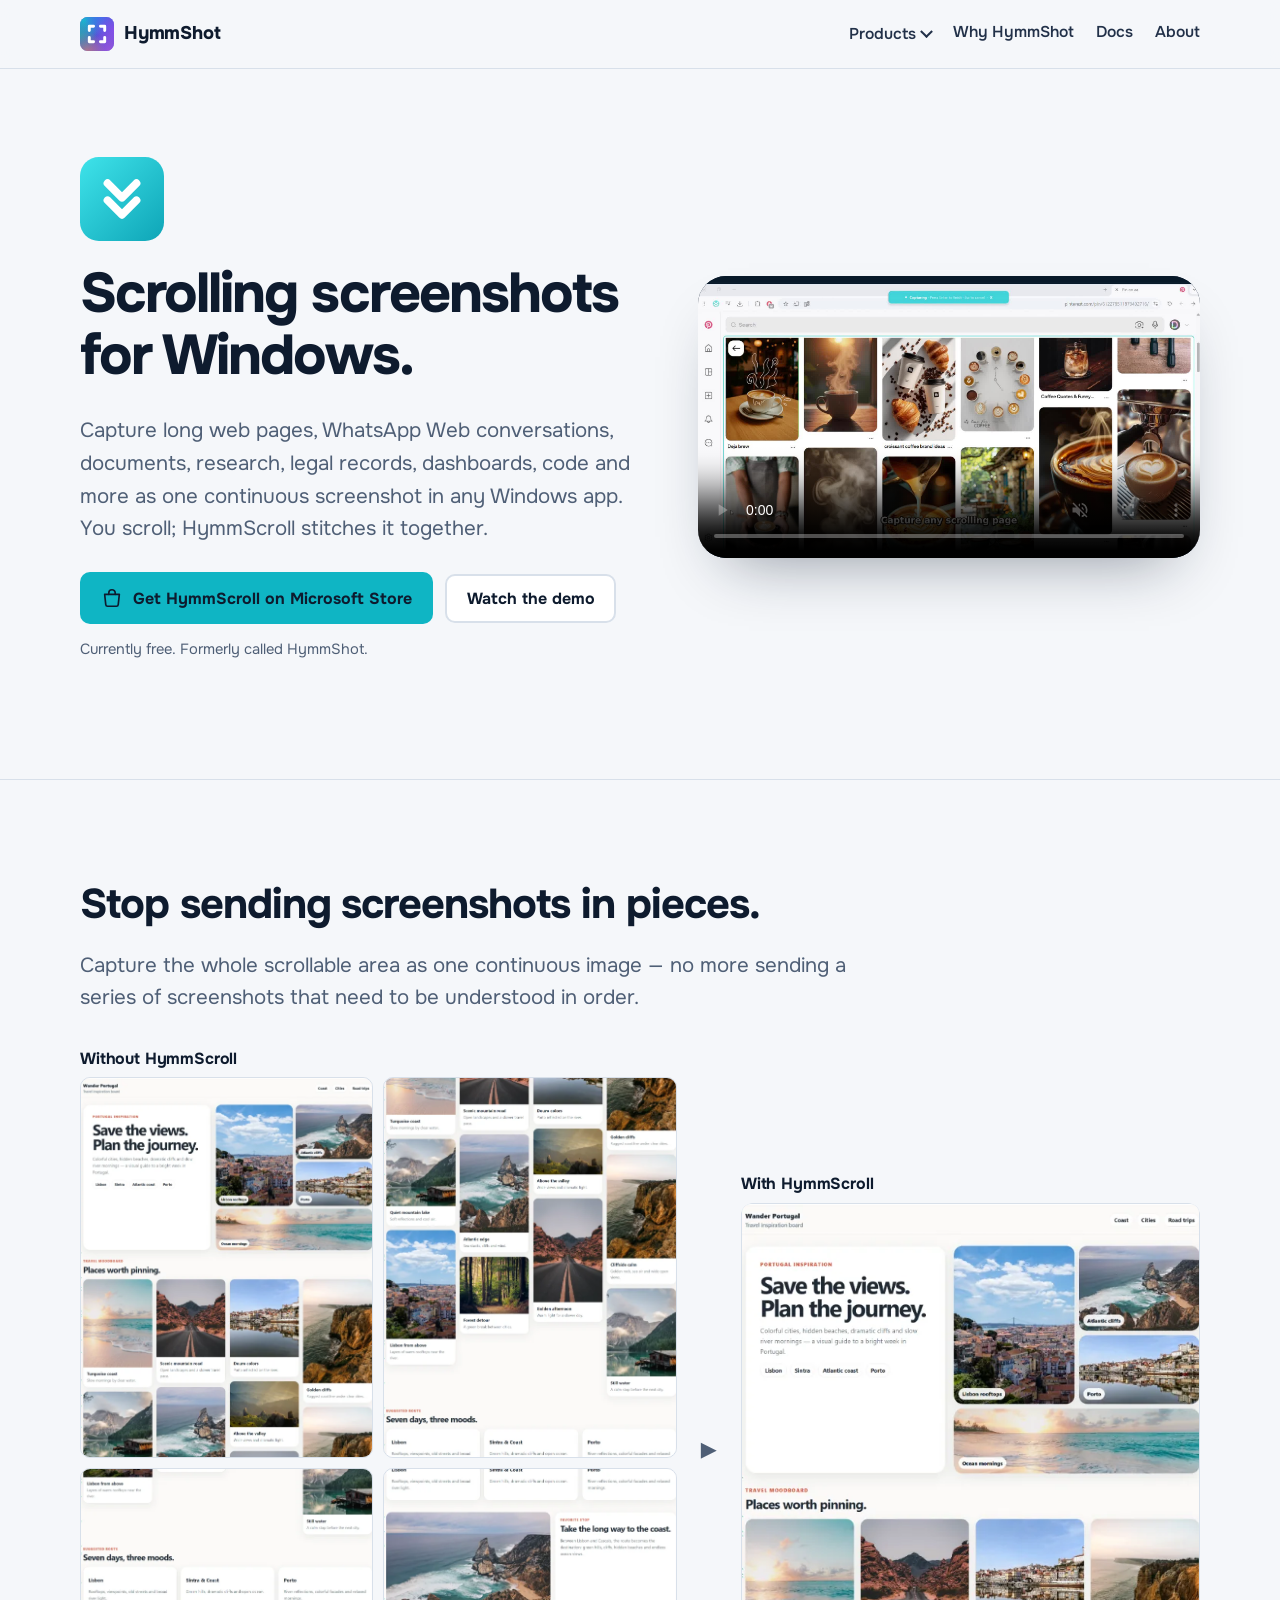
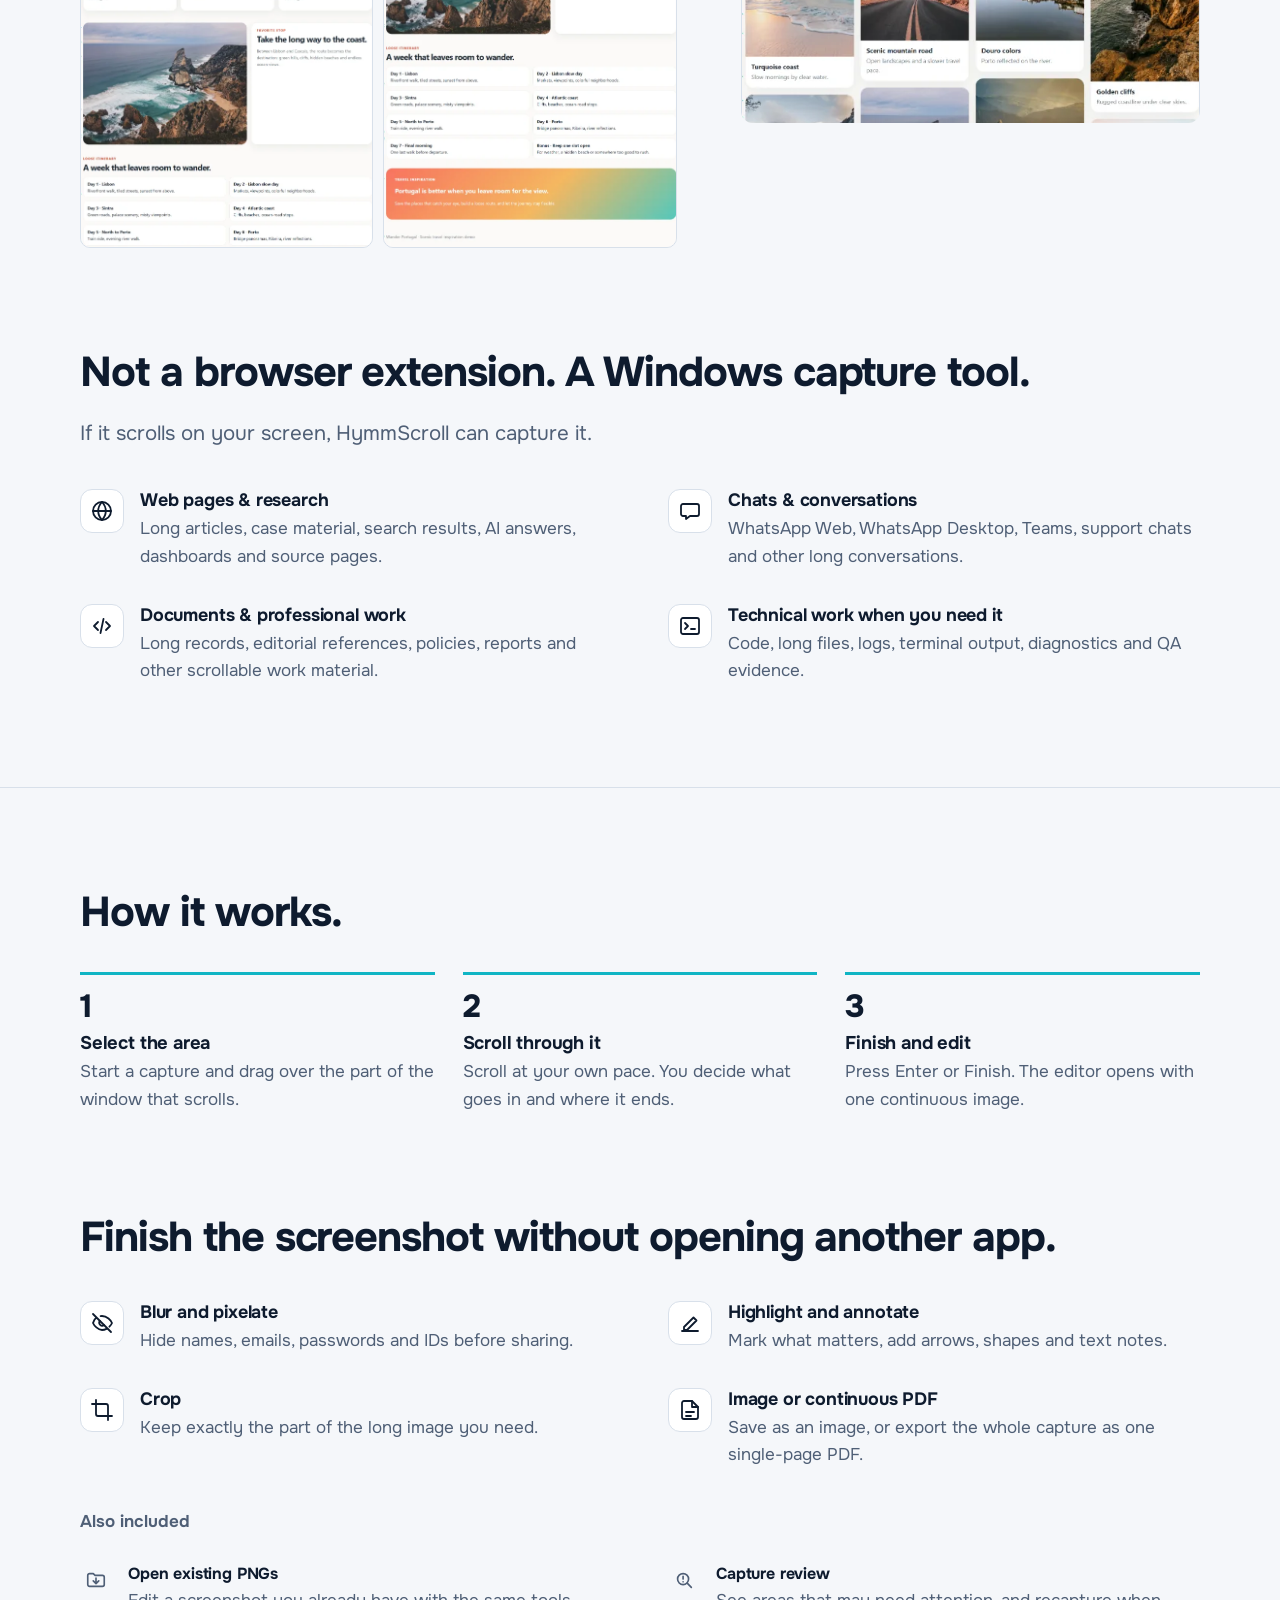
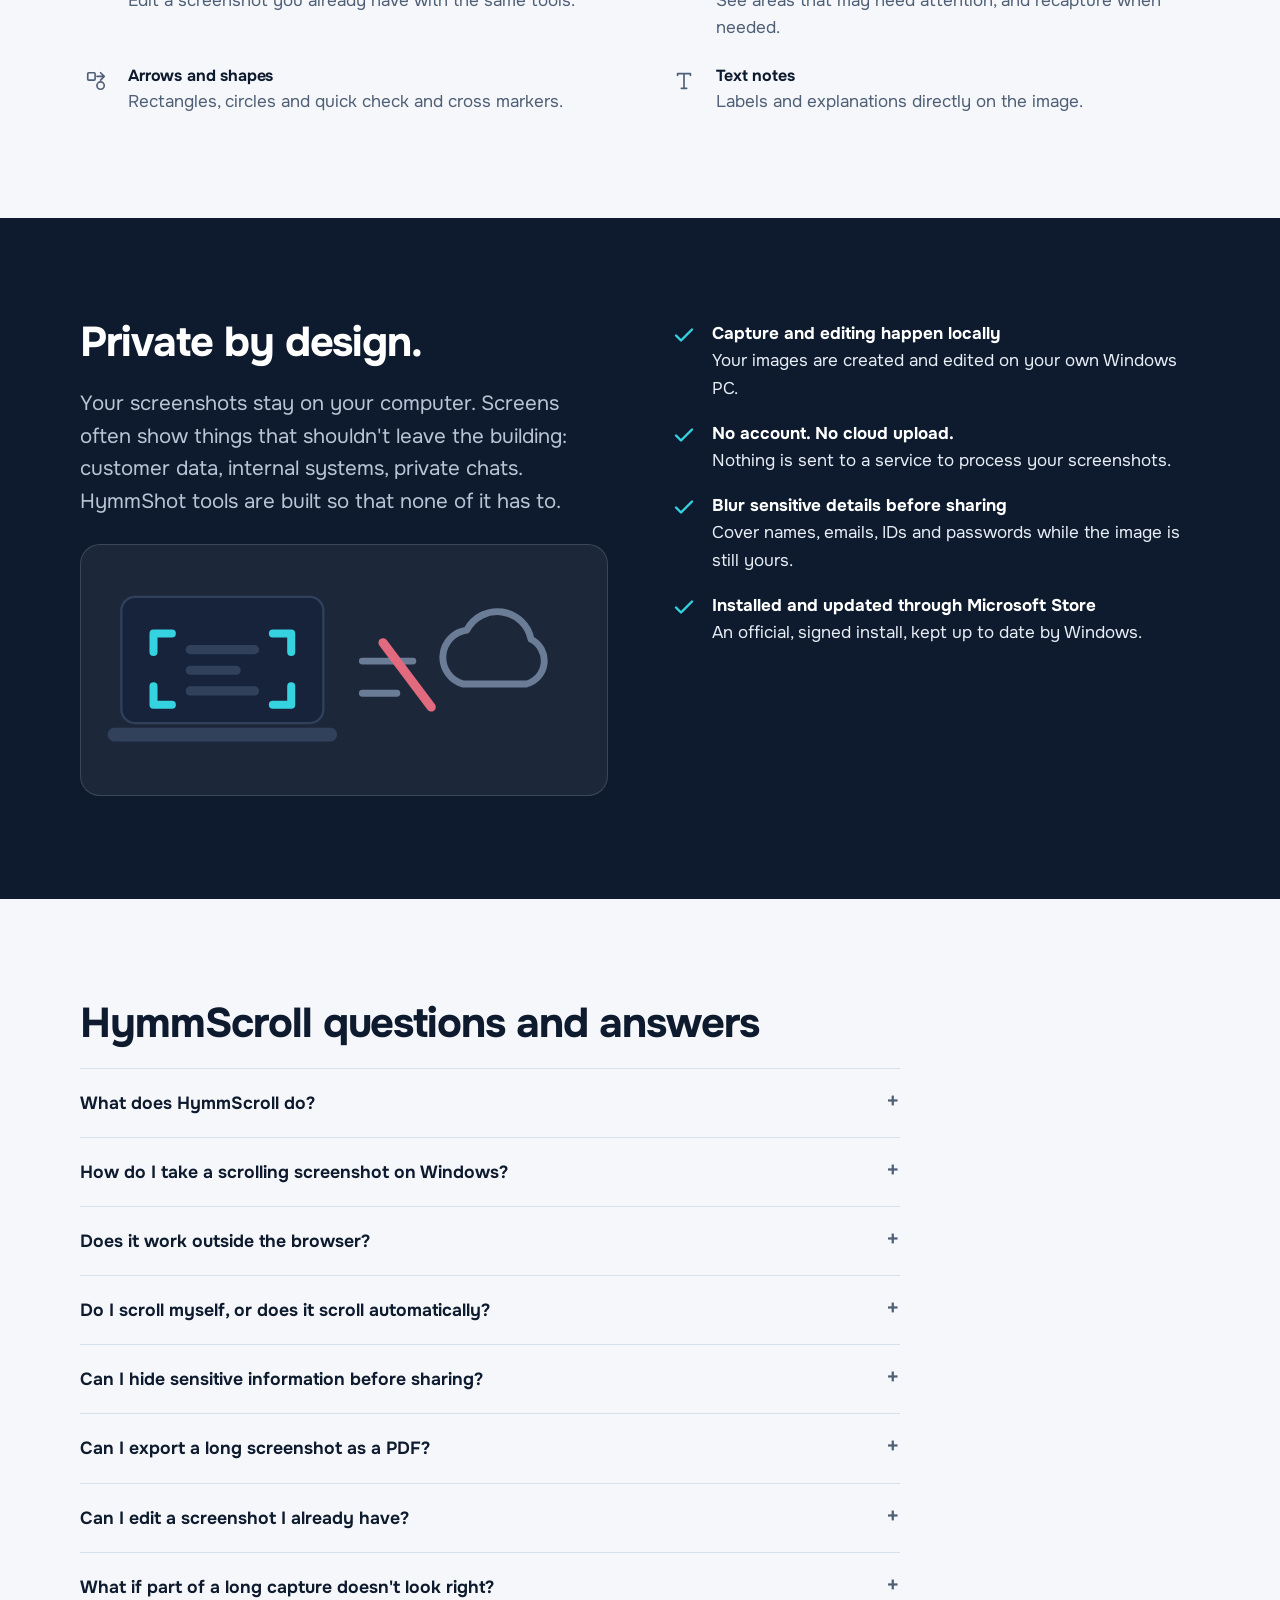
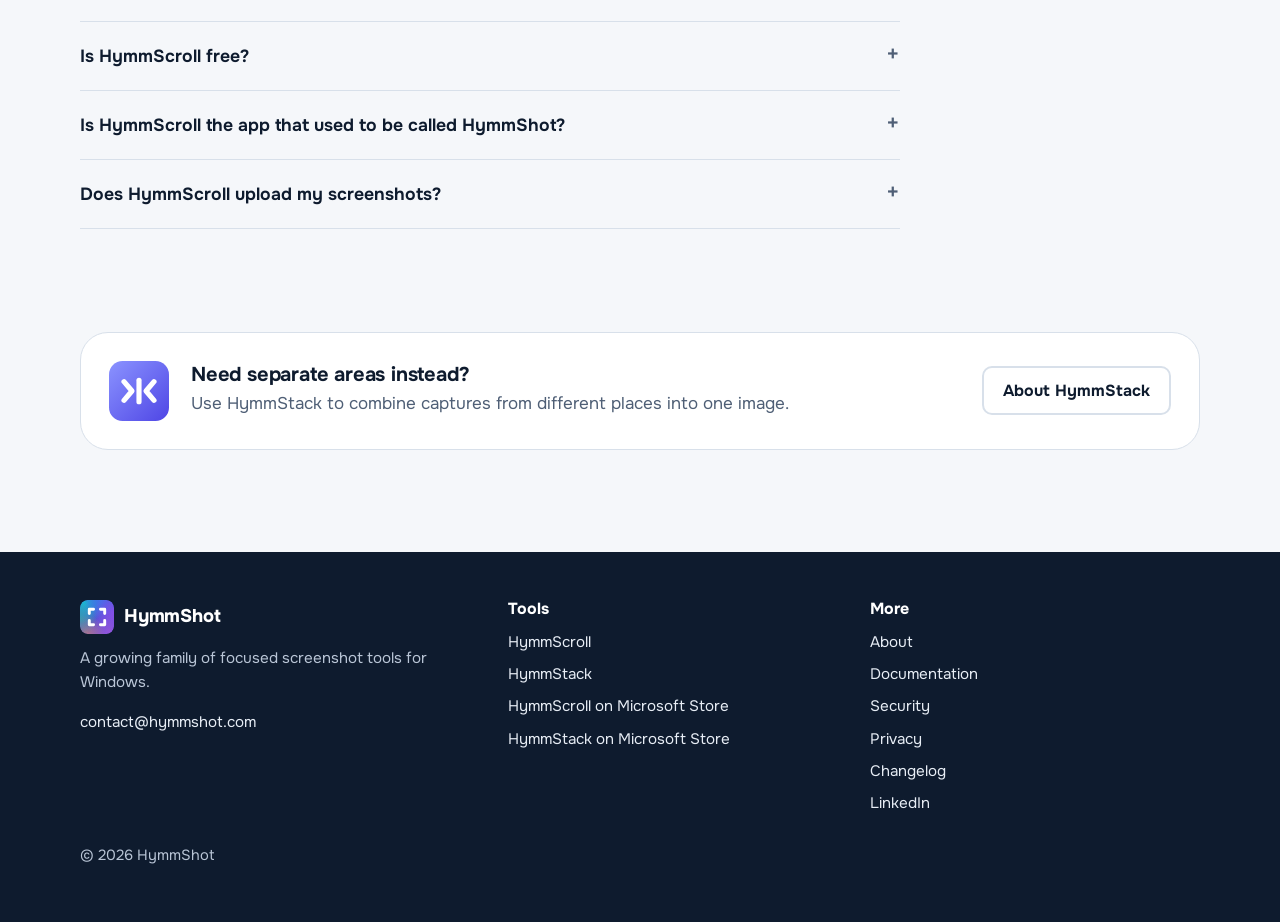
==== hymmscroll/index.html @ e3380d7e "Add files via upload" ====
<!doctype html>
<html lang="en">
<head>
<meta charset="utf-8">
<meta name="viewport" content="width=device-width, initial-scale=1">
<title>HymmScroll — Scrolling screenshots for Windows</title>
<meta name="description" content="Take scrolling screenshots on Windows in any app: web pages, WhatsApp Web chats, documents, research, dashboards, code and more. Blur private details, add notes and export as one image or PDF. Works offline.">
<meta name="robots" content="index, follow, max-snippet:-1, max-image-preview:large, max-video-preview:-1">
<link rel="alternate" type="text/markdown" href="https://hymmshot.com/hymmscroll.md" title="Plain-text version for AI agents">
<meta name="theme-color" content="#0e1b2e">
<link rel="canonical" href="https://hymmshot.com/hymmscroll/">
<meta property="og:type" content="website">
<meta property="og:site_name" content="HymmShot">
<meta property="og:url" content="https://hymmshot.com/hymmscroll/">
<meta property="og:title" content="HymmScroll — Scrolling screenshots for Windows">
<meta property="og:description" content="Take scrolling screenshots on Windows in any app: web pages, WhatsApp Web chats, documents, research, dashboards, code and more. Blur private details, add notes and export as one image or PDF. Works offline.">
<meta property="og:image" content="https://hymmshot.com/assets/og-hymmscroll.png">
<meta property="og:image:width" content="1200">
<meta property="og:image:height" content="630">
<meta name="twitter:card" content="summary_large_image">
<meta name="twitter:title" content="HymmScroll — Scrolling screenshots for Windows">
<meta name="twitter:description" content="Take scrolling screenshots on Windows in any app: web pages, WhatsApp Web chats, documents, research, dashboards, code and more. Blur private details, add notes and export as one image or PDF. Works offline.">
<meta name="twitter:image" content="https://hymmshot.com/assets/og-hymmscroll.png">
<link rel="icon" href="../assets/favicon-scroll.png" type="image/png">
<link rel="manifest" href="../manifest.webmanifest">
<link rel="preconnect" href="https://fonts.googleapis.com">
<link rel="preconnect" href="https://fonts.gstatic.com" crossorigin>
<link href="https://fonts.googleapis.com/css2?family=Onest:wght@400;500;600;700;800&display=swap" rel="stylesheet">
<link rel="stylesheet" href="../assets/site.css">
<script defer src="../assets/analytics.js"></script>
<script type="application/ld+json">
{
 "@context": "https://schema.org",
 "@type": "SoftwareApplication",
 "name": "HymmScroll",
 "alternateName": "HymmShot",
 "operatingSystem": "Windows",
 "applicationCategory": "UtilitiesApplication",
 "description": "Scrolling screenshot tool for Windows that captures long web pages, WhatsApp Web conversations, documents, research, dashboards and more, with a built-in editor for blur, highlights, annotations and PDF export.",
 "url": "https://hymmshot.com/hymmscroll/",
 "downloadUrl": "https://apps.microsoft.com/detail/9n6580jqmpw8",
 "offers": {
  "@type": "Offer",
  "price": "0",
  "priceCurrency": "USD"
 },
 "publisher": {
  "@type": "Organization",
  "name": "HymmShot"
 }
}
</script>
<script type="application/ld+json">
{
 "@context": "https://schema.org",
 "@type": "FAQPage",
 "mainEntity": [
  {
   "@type": "Question",
   "name": "What does HymmScroll do?",
   "acceptedAnswer": {
    "@type": "Answer",
    "text": "HymmScroll captures content that is longer than your screen as one continuous screenshot. You select an area, scroll through it, and HymmScroll joins everything into a single image that you can edit, protect and export."
   }
  },
  {
   "@type": "Question",
   "name": "How do I take a scrolling screenshot on Windows?",
   "acceptedAnswer": {
    "@type": "Answer",
    "text": "Windows' built-in Snipping Tool only captures what's visible on screen. With HymmScroll: start a capture, drag to select the scrollable area, scroll through the content at your own pace, and press Enter or Finish. You get one long image."
   }
  },
  {
   "@type": "Question",
   "name": "Does it work outside the browser?",
   "acceptedAnswer": {
    "@type": "Answer",
    "text": "Yes. HymmScroll works like a regular screenshot: if you can see it on screen, you can capture it. That includes websites, WhatsApp Web and WhatsApp Desktop, Teams, documents, research, dashboards, IDEs, Terminal, logs and other Windows apps."
   }
  },
  {
   "@type": "Question",
   "name": "Do I scroll myself, or does it scroll automatically?",
   "acceptedAnswer": {
    "@type": "Answer",
    "text": "You scroll yourself. That keeps you in control: you decide exactly what goes into the capture and where it ends, and it works even in apps where automatic scrolling tends to fail."
   }
  },
  {
   "@type": "Question",
   "name": "Can I hide sensitive information before sharing?",
   "acceptedAnswer": {
    "@type": "Answer",
    "text": "Yes. Use pixelation or blur on names, email addresses, passwords, IDs and any other private details before you save or share the image."
   }
  },
  {
   "@type": "Question",
   "name": "Can I export a long screenshot as a PDF?",
   "acceptedAnswer": {
    "@type": "Answer",
    "text": "Yes. HymmScroll can export the result as one continuous, single-page PDF, or save it as an image."
   }
  },
  {
   "@type": "Question",
   "name": "Can I edit a screenshot I already have?",
   "acceptedAnswer": {
    "@type": "Answer",
    "text": "Yes. Open an existing PNG in HymmScroll and use the same editor: crop, blur, highlight, draw, add arrows, shapes and text, then export."
   }
  },
  {
   "@type": "Question",
   "name": "What if part of a long capture doesn't look right?",
   "acceptedAnswer": {
    "@type": "Answer",
    "text": "HymmScroll can point out areas that may need attention. Move between them with Previous and Next, hide the markers when you're done, or choose Recapture."
   }
  },
  {
   "@type": "Question",
   "name": "Is HymmScroll free?",
   "acceptedAnswer": {
    "@type": "Answer",
    "text": "Yes. HymmScroll is currently free."
   }
  },
  {
   "@type": "Question",
   "name": "Is HymmScroll the app that used to be called HymmShot?",
   "acceptedAnswer": {
    "@type": "Answer",
    "text": "Yes. The original scrolling screenshot app is now called HymmScroll. HymmShot is now the name of the full product family. Same app, same features, new name."
   }
  },
  {
   "@type": "Question",
   "name": "Does HymmScroll upload my screenshots?",
   "acceptedAnswer": {
    "@type": "Answer",
    "text": "No. Capturing and editing happen locally on your Windows PC."
   }
  }
 ]
}
</script>
<script type="application/ld+json">
{
 "@context": "https://schema.org",
 "@type": "VideoObject",
 "name": "HymmScroll scrolling capture demo",
 "description": "A short HymmScroll demo showing how to select a scrolling area, scroll normally, open the continuous result, annotate it and prepare it for export.",
 "thumbnailUrl": "https://hymmshot.com/assets/hymmscroll-demo-poster.jpg",
 "contentUrl": "https://hymmshot.com/hymmscroll-demo.mp4",
 "uploadDate": "2026-09-28",
 "duration": "PT31S",
 "publisher": {
  "@type": "Organization",
  "name": "HymmShot",
  "url": "https://hymmshot.com/"
 }
}
</script>
<script type="application/ld+json">
{
 "@context": "https://schema.org",
 "@type": "BreadcrumbList",
 "itemListElement": [
  {
   "@type": "ListItem",
   "position": 1,
   "name": "HymmShot",
   "item": "https://hymmshot.com/"
  },
  {
   "@type": "ListItem",
   "position": 2,
   "name": "HymmScroll",
   "item": "https://hymmshot.com/hymmscroll/"
  }
 ]
}
</script>
</head>
<body>
<a class="skip" href="#main">Skip to content</a>
<header class="site-head"><div class="wrap">
<a class="brand" href="../index.html"><svg viewBox="0 0 512 512" aria-hidden="true"><defs><radialGradient id="hmhb0" cx="0.12" cy="0.08" r="0.62"><stop offset="0" stop-color="#14BFD0" stop-opacity="0.95"/><stop offset="0.55" stop-color="#14BFD0" stop-opacity="0.43"/><stop offset="1" stop-color="#14BFD0" stop-opacity="0"/></radialGradient><radialGradient id="hmhb1" cx="0.62" cy="0.0" r="0.55"><stop offset="0" stop-color="#3F74EE" stop-opacity="0.85"/><stop offset="0.55" stop-color="#3F74EE" stop-opacity="0.38"/><stop offset="1" stop-color="#3F74EE" stop-opacity="0"/></radialGradient><radialGradient id="hmhb2" cx="1.0" cy="0.4" r="0.6"><stop offset="0" stop-color="#8B4FEA" stop-opacity="0.9"/><stop offset="0.55" stop-color="#8B4FEA" stop-opacity="0.41"/><stop offset="1" stop-color="#8B4FEA" stop-opacity="0"/></radialGradient><radialGradient id="hmhb3" cx="0.85" cy="1.0" r="0.6"><stop offset="0" stop-color="#A956DC" stop-opacity="0.8"/><stop offset="0.55" stop-color="#A956DC" stop-opacity="0.36"/><stop offset="1" stop-color="#A956DC" stop-opacity="0"/></radialGradient><radialGradient id="hmhb4" cx="0.2" cy="1.0" r="0.55"><stop offset="0" stop-color="#EC8B5E" stop-opacity="0.6"/><stop offset="0.55" stop-color="#EC8B5E" stop-opacity="0.27"/><stop offset="1" stop-color="#EC8B5E" stop-opacity="0"/></radialGradient><radialGradient id="hmhb5" cx="0.0" cy="0.55" r="0.5"><stop offset="0" stop-color="#2FB89C" stop-opacity="0.6"/><stop offset="0.55" stop-color="#2FB89C" stop-opacity="0.27"/><stop offset="1" stop-color="#2FB89C" stop-opacity="0"/></radialGradient><clipPath id="hmhc"><rect width="512" height="512" rx="115"/></clipPath></defs><g clip-path="url(#hmhc)"><rect width="512" height="512" fill="#5351D6"/><rect width="512" height="512" fill="url(#hmhb0)"/><rect width="512" height="512" fill="url(#hmhb1)"/><rect width="512" height="512" fill="url(#hmhb2)"/><rect width="512" height="512" fill="url(#hmhb3)"/><rect width="512" height="512" fill="url(#hmhb4)"/><rect width="512" height="512" fill="url(#hmhb5)"/></g><g fill="none" stroke="#fff" stroke-width="44" stroke-linecap="round" stroke-linejoin="round"><path d="M140 204L140 140L204 140"/><path d="M308 140L372 140L372 204"/><path d="M372 308L372 372L308 372"/><path d="M204 372L140 372L140 308"/></g></svg><span>HymmShot</span></a>
<nav class="nav" aria-label="Main">
<details><summary>Products</summary><div class="menu">
<a href="../hymmscroll/index.html"><svg viewBox="0 0 512 512" aria-hidden="true"><defs><linearGradient id="gcnav1" x1="0" y1="0" x2="1" y2="1"><stop offset="0" stop-color="#3FE3EA"/><stop offset="1" stop-color="#0EA5B7"/></linearGradient></defs><rect width="512" height="512" rx="115" fill="url(#gcnav1)"/><g fill="none" stroke="#fff" stroke-width="48" stroke-linecap="round" stroke-linejoin="round"><path d="M168 160L256 248L344 160"/><path d="M168 264L256 352L344 264"/></g></svg><span><strong>HymmScroll</strong><span>Scrolling screenshots</span></span></a>
<a href="../hymmstack/index.html"><svg viewBox="0 0 512 512" aria-hidden="true"><defs><linearGradient id="gknav2" x1="0" y1="0" x2="1" y2="1"><stop offset="0" stop-color="#8B93FF"/><stop offset="1" stop-color="#4F46E5"/></linearGradient></defs><rect width="512" height="512" rx="115" fill="url(#gknav2)"/><g fill="none" stroke="#fff" stroke-width="44" stroke-linecap="round" stroke-linejoin="round"><path d="M128 176L196 256L128 336"/><path d="M384 176L316 256L384 336"/><path d="M256 164V348"/></g></svg><span><strong>HymmStack</strong><span>Multi-area capture</span></span></a>
</div></details>
<a href="../index.html#private">Why HymmShot</a>
<a href="../docs.html">Docs</a>
<a href="../about.html">About</a>
</nav>
</div></header>
<main id="main">
<section class="hero"><div class="wrap hero-grid">
<div><div style="width:84px;height:84px;margin-bottom:22px"><svg viewBox="0 0 512 512" aria-hidden="true"><defs><linearGradient id="gchero" x1="0" y1="0" x2="1" y2="1"><stop offset="0" stop-color="#3FE3EA"/><stop offset="1" stop-color="#0EA5B7"/></linearGradient></defs><rect width="512" height="512" rx="115" fill="url(#gchero)"/><g fill="none" stroke="#fff" stroke-width="48" stroke-linecap="round" stroke-linejoin="round"><path d="M168 160L256 248L344 160"/><path d="M168 264L256 352L344 264"/></g></svg></div>
<h1>Scrolling screenshots for Windows.</h1>
<p class="lede">Capture long web pages, WhatsApp Web conversations, documents, research, legal records, dashboards, code and more as one continuous screenshot in any Windows app. You scroll; HymmScroll stitches it together.</p>
<div class="actions"><a class="btn btn-scroll" data-download-cta="scroll-hero" href="https://apps.microsoft.com/detail/9n6580jqmpw8" target="_blank" rel="noopener"><svg viewBox="0 0 24 24" fill="none" stroke="currentColor" stroke-width="1.8" stroke-linecap="round" stroke-linejoin="round" aria-hidden="true"><path d="M4 8h16l-1.2 11.2a2 2 0 0 1-2 1.8H7.2a2 2 0 0 1-2-1.8z"/><path d="M8.5 8V6.5a3.5 3.5 0 0 1 7 0V8"/></svg>Get HymmScroll on Microsoft Store</a><a class="btn btn-ghost" href="#demo">Watch the demo</a></div>
<p class="small muted" style="margin-top:14px">Currently free. Formerly called HymmShot.</p></div>
<div class="media" id="demo"><video data-analytics-video data-product-name="HymmScroll" data-video-name="HymmScroll scrolling capture demo" data-video-file="hymmscroll-demo.mp4" controls muted loop playsinline preload="metadata" poster="../assets/hymmscroll-demo-poster.jpg" aria-label="HymmScroll demo: select a scrolling page, scroll normally, then edit the continuous screenshot"><source src="../hymmscroll-demo.mp4" type="video/mp4"></video></div>
</div></section>
<hr class="divider">
<section><div class="wrap">
<h2>Stop sending screenshots in pieces.</h2>
<p class="lede">Capture the whole scrollable area as one continuous image — no more sending a series of screenshots that need to be understood in order.</p>
<div class="compare">
<div><h3>Without HymmScroll</h3><div class="shots"><img src="../assets/before-after/travel-before-1.webp" alt="First partial screenshot of a long page" loading="lazy"><img src="../assets/before-after/travel-before-2.webp" alt="Second partial screenshot" loading="lazy"><img src="../assets/before-after/travel-before-3.webp" alt="Third partial screenshot" loading="lazy"><img src="../assets/before-after/travel-before-4.webp" alt="Fourth partial screenshot" loading="lazy"></div></div>
<div class="arrow" aria-hidden="true">▸</div>
<div><h3>With HymmScroll</h3><div class="long"><img src="../assets/before-after/travel-after.webp" alt="The same page captured as one continuous image" loading="lazy"></div></div>
</div></div></section>
<section style="padding-top:0"><div class="wrap">
<h2>Not a browser extension. A Windows capture tool.</h2>
<p class="lede">If it scrolls on your screen, HymmScroll can capture it.</p>
<div class="features">
<div class="feature"><div class="fi"><svg viewBox="0 0 24 24" fill="none" stroke="currentColor" stroke-width="1.8" stroke-linecap="round" stroke-linejoin="round" aria-hidden="true"><circle cx="12" cy="12" r="9"/><path d="M3 12h18M12 3c2.5 2.7 3.8 5.7 3.8 9s-1.3 6.3-3.8 9c-2.5-2.7-3.8-5.7-3.8-9S9.5 5.7 12 3z"/></svg></div><div><h3>Web pages &amp; research</h3><p>Long articles, case material, search results, AI answers, dashboards and source pages.</p></div></div>
<div class="feature"><div class="fi"><svg viewBox="0 0 24 24" fill="none" stroke="currentColor" stroke-width="1.8" stroke-linecap="round" stroke-linejoin="round" aria-hidden="true"><path d="M5 5h14a2 2 0 0 1 2 2v8a2 2 0 0 1-2 2h-7l-4 3v-3H5a2 2 0 0 1-2-2V7a2 2 0 0 1 2-2z"/></svg></div><div><h3>Chats &amp; conversations</h3><p>WhatsApp Web, WhatsApp Desktop, Teams, support chats and other long conversations.</p></div></div>
<div class="feature"><div class="fi"><svg viewBox="0 0 24 24" fill="none" stroke="currentColor" stroke-width="1.8" stroke-linecap="round" stroke-linejoin="round" aria-hidden="true"><path d="M8 8l-4 4 4 4M16 8l4 4-4 4M13.5 5l-3 14"/></svg></div><div><h3>Documents &amp; professional work</h3><p>Long records, editorial references, policies, reports and other scrollable work material.</p></div></div>
<div class="feature"><div class="fi"><svg viewBox="0 0 24 24" fill="none" stroke="currentColor" stroke-width="1.8" stroke-linecap="round" stroke-linejoin="round" aria-hidden="true"><rect x="3" y="4" width="18" height="16" rx="2"/><path d="M7 9l3 3-3 3M13 15h4"/></svg></div><div><h3>Technical work when you need it</h3><p>Code, long files, logs, terminal output, diagnostics and QA evidence.</p></div></div>
</div></div></section>
<hr class="divider">
<section><div class="wrap">
<h2>How it works.</h2>
<ol class="steps scroll">
<li><h3>Select the area</h3><p>Start a capture and drag over the part of the window that scrolls.</p></li>
<li><h3>Scroll through it</h3><p>Scroll at your own pace. You decide what goes in and where it ends.</p></li>
<li><h3>Finish and edit</h3><p>Press Enter or Finish. The editor opens with one continuous image.</p></li>
</ol></div></section>
<section style="padding-top:0"><div class="wrap">
<h2>Finish the screenshot without opening another app.</h2>
<div class="features">
<div class="feature"><div class="fi"><svg viewBox="0 0 24 24" fill="none" stroke="currentColor" stroke-width="1.8" stroke-linecap="round" stroke-linejoin="round" aria-hidden="true"><path d="M3 3l18 18M10.6 5.1A10 10 0 0 1 12 5c5 0 9 4.5 10 7-.4 1-1.3 2.4-2.6 3.7M6.6 6.6C4.6 8 3.4 10 3 12c1 2.5 5 7 9 7 1.6 0 3.1-.4 4.4-1.1"/><path d="M9.9 9.9a3 3 0 0 0 4.2 4.2"/></svg></div><div><h3>Blur and pixelate</h3><p>Hide names, emails, passwords and IDs before sharing.</p></div></div>
<div class="feature"><div class="fi"><svg viewBox="0 0 24 24" fill="none" stroke="currentColor" stroke-width="1.8" stroke-linecap="round" stroke-linejoin="round" aria-hidden="true"><path d="M4 20h16M6 16l9.5-9.5 3 3L9 19H6z"/></svg></div><div><h3>Highlight and annotate</h3><p>Mark what matters, add arrows, shapes and text notes.</p></div></div>
<div class="feature"><div class="fi"><svg viewBox="0 0 24 24" fill="none" stroke="currentColor" stroke-width="1.8" stroke-linecap="round" stroke-linejoin="round" aria-hidden="true"><path d="M6 2v14a2 2 0 0 0 2 2h14M2 6h14a2 2 0 0 1 2 2v14"/></svg></div><div><h3>Crop</h3><p>Keep exactly the part of the long image you need.</p></div></div>
<div class="feature"><div class="fi"><svg viewBox="0 0 24 24" fill="none" stroke="currentColor" stroke-width="1.8" stroke-linecap="round" stroke-linejoin="round" aria-hidden="true"><path d="M14 3H6a2 2 0 0 0-2 2v14a2 2 0 0 0 2 2h12a2 2 0 0 0 2-2V9z"/><path d="M14 3v6h6M8 14h8M8 18h5"/></svg></div><div><h3>Image or continuous PDF</h3><p>Save as an image, or export the whole capture as one single-page PDF.</p></div></div>
</div>
<p class="sub-head">Also included</p>
<div class="features secondary">
<div class="feature"><div class="fi"><svg viewBox="0 0 24 24" fill="none" stroke="currentColor" stroke-width="1.8" stroke-linecap="round" stroke-linejoin="round" aria-hidden="true"><path d="M3 7a2 2 0 0 1 2-2h4l2 2h8a2 2 0 0 1 2 2v8a2 2 0 0 1-2 2H5a2 2 0 0 1-2-2z"/><path d="M12 10v6M9 13l3 3 3-3"/></svg></div><div><h3>Open existing PNGs</h3><p>Edit a screenshot you already have with the same tools.</p></div></div>
<div class="feature"><div class="fi"><svg viewBox="0 0 24 24" fill="none" stroke="currentColor" stroke-width="1.8" stroke-linecap="round" stroke-linejoin="round" aria-hidden="true"><circle cx="11" cy="11" r="6"/><path d="M20 20l-4.5-4.5M11 8v3M11 14h.01"/></svg></div><div><h3>Capture review</h3><p>See areas that may need attention, and recapture when needed.</p></div></div>
<div class="feature"><div class="fi"><svg viewBox="0 0 24 24" fill="none" stroke="currentColor" stroke-width="1.8" stroke-linecap="round" stroke-linejoin="round" aria-hidden="true"><rect x="3" y="3" width="8" height="8" rx="1"/><circle cx="17" cy="17" r="4"/><path d="M13 7h8M17 3l4 4-4 4"/></svg></div><div><h3>Arrows and shapes</h3><p>Rectangles, circles and quick check and cross markers.</p></div></div>
<div class="feature"><div class="fi"><svg viewBox="0 0 24 24" fill="none" stroke="currentColor" stroke-width="1.8" stroke-linecap="round" stroke-linejoin="round" aria-hidden="true"><path d="M5 6V4h14v2M12 4v16M9 20h6"/></svg></div><div><h3>Text notes</h3><p>Labels and explanations directly on the image.</p></div></div>
</div></div></section>
<section class="band" id="private"><div class="wrap band-grid with-art">
<div><h2>Private by design.</h2><p class="lede">Your screenshots stay on your computer. Screens often show things that shouldn't leave the building: customer data, internal systems, private chats. HymmShot tools are built so that none of it has to.</p><div class="band-art"><svg viewBox="0 0 420 180" role="img" aria-label="A capture stays on the laptop; nothing is sent to the cloud"><rect x="16" y="26" width="176" height="110" rx="12" fill="#16233a" stroke="#31415c" stroke-width="2"></rect><rect x="4" y="140" width="200" height="12" rx="6" fill="#31415c"></rect><g fill="none" stroke="#34d3df" stroke-width="7" stroke-linecap="round" stroke-linejoin="round"><path d="M44 74V58h16"></path><path d="M148 58h16v16"></path><path d="M164 104v16h-16"></path><path d="M60 120H44v-16"></path></g><g fill="#31415c"><rect x="72" y="68" width="64" height="8" rx="4"></rect><rect x="72" y="86" width="48" height="8" rx="4"></rect><rect x="72" y="104" width="64" height="8" rx="4"></rect></g><g fill="none" stroke="#6b7c96" stroke-width="6" stroke-linecap="round"><path d="M226 82h44"></path><path d="M226 110h30"></path></g><g transform="translate(286,40)"><path d="M28 62a24 24 0 0 1 3-47 30 30 0 0 1 56 8 21 21 0 0 1-4 39z" fill="none" stroke="#6b7c96" stroke-width="6" stroke-linejoin="round"></path></g><g stroke="#e26a7e" stroke-width="8" stroke-linecap="round"><path d="M244 66L286 122"></path></g></svg></div></div>
<ul class="checks">
<li><svg viewBox="0 0 24 24" fill="none" stroke="#34d3df" stroke-width="2.4" stroke-linecap="round" stroke-linejoin="round" aria-hidden="true"><path d="M4 12.5l5 5L20 6.5"/></svg><div><strong>Capture and editing happen locally</strong>Your images are created and edited on your own Windows PC.</div></li>
<li><svg viewBox="0 0 24 24" fill="none" stroke="#34d3df" stroke-width="2.4" stroke-linecap="round" stroke-linejoin="round" aria-hidden="true"><path d="M4 12.5l5 5L20 6.5"/></svg><div><strong>No account. No cloud upload.</strong>Nothing is sent to a service to process your screenshots.</div></li>
<li><svg viewBox="0 0 24 24" fill="none" stroke="#34d3df" stroke-width="2.4" stroke-linecap="round" stroke-linejoin="round" aria-hidden="true"><path d="M4 12.5l5 5L20 6.5"/></svg><div><strong>Blur sensitive details before sharing</strong>Cover names, emails, IDs and passwords while the image is still yours.</div></li>
<li><svg viewBox="0 0 24 24" fill="none" stroke="#34d3df" stroke-width="2.4" stroke-linecap="round" stroke-linejoin="round" aria-hidden="true"><path d="M4 12.5l5 5L20 6.5"/></svg><div><strong>Installed and updated through Microsoft Store</strong>An official, signed install, kept up to date by Windows.</div></li>
</ul></div></section>
<section id="faq"><div class="wrap"><h2>HymmScroll questions and answers</h2><div class="faq"><details><summary>What does HymmScroll do?</summary><div class="answer"><p>HymmScroll captures content that is longer than your screen as one continuous screenshot. You select an area, scroll through it, and HymmScroll joins everything into a single image that you can edit, protect and export.</p></div></details><details><summary>How do I take a scrolling screenshot on Windows?</summary><div class="answer"><p>Windows' built-in Snipping Tool only captures what's visible on screen. With HymmScroll: start a capture, drag to select the scrollable area, scroll through the content at your own pace, and press Enter or Finish. You get one long image.</p></div></details><details><summary>Does it work outside the browser?</summary><div class="answer"><p>Yes. HymmScroll works like a regular screenshot: if you can see it on screen, you can capture it. That includes websites, chat apps like WhatsApp Desktop and Teams, IDEs, Terminal and CMD, logs, documents and any other Windows app.</p></div></details><details><summary>Do I scroll myself, or does it scroll automatically?</summary><div class="answer"><p>You scroll yourself. That keeps you in control: you decide exactly what goes into the capture and where it ends, and it works even in apps where automatic scrolling tends to fail.</p></div></details><details><summary>Can I hide sensitive information before sharing?</summary><div class="answer"><p>Yes. Use pixelation or blur on names, email addresses, passwords, IDs and any other private details before you save or share the image.</p></div></details><details><summary>Can I export a long screenshot as a PDF?</summary><div class="answer"><p>Yes. HymmScroll can export the result as one continuous, single-page PDF, or save it as an image.</p></div></details><details><summary>Can I edit a screenshot I already have?</summary><div class="answer"><p>Yes. Open an existing PNG in HymmScroll and use the same editor: crop, blur, highlight, draw, add arrows, shapes and text, then export.</p></div></details><details><summary>What if part of a long capture doesn&#x27;t look right?</summary><div class="answer"><p>HymmScroll can point out areas that may need attention. Move between them with Previous and Next, hide the markers when you're done, or choose Recapture.</p></div></details><details><summary>Is HymmScroll free?</summary><div class="answer"><p>Yes. HymmScroll is currently free.</p></div></details><details><summary>Is HymmScroll the app that used to be called HymmShot?</summary><div class="answer"><p>Yes. The original scrolling screenshot app is now called HymmScroll. HymmShot is now the name of the full product family. Same app, same features, new name.</p></div></details><details><summary>Does HymmScroll upload my screenshots?</summary><div class="answer"><p>No. Capturing and editing happen locally on your Windows PC.</p></div></details></div></div></section>
<section style="padding-top:0"><div class="wrap"><div class="cross"><svg viewBox="0 0 512 512" aria-hidden="true"><defs><linearGradient id="gkx" x1="0" y1="0" x2="1" y2="1"><stop offset="0" stop-color="#8B93FF"/><stop offset="1" stop-color="#4F46E5"/></linearGradient></defs><rect width="512" height="512" rx="115" fill="url(#gkx)"/><g fill="none" stroke="#fff" stroke-width="44" stroke-linecap="round" stroke-linejoin="round"><path d="M128 176L196 256L128 336"/><path d="M384 176L316 256L384 336"/><path d="M256 164V348"/></g></svg><div><h3>Need separate areas instead?</h3><p>Use HymmStack to combine captures from different places into one image.</p></div><a class="btn btn-ghost" href="../hymmstack/index.html">About HymmStack</a></div></div></section>
</main>
<footer class="site-foot"><div class="wrap">
<div><a class="brand" href="../index.html"><img src="../assets/icon-shot.svg" width="34" height="34" alt=""><span>HymmShot</span></a><p>A growing family of focused screenshot tools for Windows.</p><p><a href="mailto:contact@hymmshot.com">contact@hymmshot.com</a></p></div>
<div><h2>Tools</h2><ul>
<li><a href="../hymmscroll/index.html">HymmScroll</a></li>
<li><a href="../hymmstack/index.html">HymmStack</a></li>
<li><a href="https://apps.microsoft.com/detail/9n6580jqmpw8" target="_blank" rel="noopener">HymmScroll on Microsoft Store</a></li>
<li><a href="https://apps.microsoft.com/detail/9p1lzh1rvsdb" target="_blank" rel="noopener">HymmStack on Microsoft Store</a></li>
</ul></div>
<div><h2>More</h2><ul><li><a href="../about.html">About</a></li><li><a href="../docs.html">Documentation</a></li><li><a href="../security.html">Security</a></li><li><a href="../privacy.html">Privacy</a></li><li><a href="../changelog.html">Changelog</a></li><li><a href="https://www.linkedin.com/company/hymmshot" target="_blank" rel="noopener">LinkedIn</a></li></ul></div>
</div><div class="wrap"><p class="small" style="margin-top:28px">© 2026 HymmShot</p></div></footer>
</body>
</html>
---- assets/site.css ----
:root{
  --ink:#0e1b2e;
  --ink-2:#223149;
  --muted:#4f5f76;
  --paper:#f5f7fa;
  --white:#ffffff;
  --line:#d8e0ea;
  --scroll:#0fb5c4;
  --scroll-deep:#08727c;
  --scroll-tint:#e3f7f9;
  --stack:#4f46e5;
  --stack-deep:#3a32c4;
  --stack-tint:#ecebfd;
  --radius-lg:28px;
  --radius:16px;
  --radius-sm:10px;
  --wrap:1120px;
  --font:"Onest","Segoe UI",system-ui,-apple-system,sans-serif;
}
*{box-sizing:border-box}
html{scroll-behavior:smooth;-webkit-text-size-adjust:100%}
@media (prefers-reduced-motion:reduce){html{scroll-behavior:auto}}
body{margin:0;font-family:var(--font);font-size:1.0625rem;line-height:1.6;color:var(--ink);background:var(--paper)}
img,video,svg{max-width:100%;display:block}
a{color:var(--scroll-deep)}
a:hover{color:var(--ink)}
:focus-visible{outline:3px solid var(--stack);outline-offset:3px;border-radius:6px}
.wrap{width:min(var(--wrap),calc(100% - 40px));margin-inline:auto}
.skip{position:absolute;left:-999px;top:8px;background:var(--white);padding:8px 14px;border-radius:8px;z-index:10}
.skip:focus{left:12px}
h1,h2,h3{line-height:1.1;letter-spacing:-.025em;margin:0 0 .5em}
h1{font-size:clamp(2.3rem,4.4vw,3.5rem);font-weight:750;letter-spacing:-.035em}
h2{font-size:clamp(1.75rem,3.4vw,2.6rem);font-weight:720}
h3{font-size:1.25rem;font-weight:680;letter-spacing:-.01em}
p{margin:0 0 1em}
.lede{font-size:clamp(1.1rem,1.6vw,1.3rem);color:var(--muted);max-width:40em}
.muted{color:var(--muted)}
.small{font-size:.92rem}

/* header */
.site-head{position:sticky;top:0;z-index:5;background:rgba(245,247,250,.92);backdrop-filter:saturate(1.4) blur(10px);border-bottom:1px solid var(--line)}
.site-head .wrap{display:flex;align-items:center;gap:28px;min-height:68px}
.brand{display:flex;align-items:center;gap:10px;font-weight:750;font-size:1.15rem;color:var(--ink);text-decoration:none;letter-spacing:-.01em}
.brand svg{width:34px;height:34px}
.nav{display:flex;gap:22px;margin-left:auto;flex-wrap:wrap}
.nav a{color:var(--ink-2);text-decoration:none;font-weight:560;font-size:.98rem}
.nav a:hover,.nav a[aria-current="page"]{color:var(--ink);text-decoration:underline;text-underline-offset:6px;text-decoration-thickness:2px}
@media (max-width:640px){.site-head .wrap{flex-wrap:wrap;gap:6px 18px;padding:10px 0}.nav{margin-left:0;gap:16px}}

/* buttons */
.btn{display:inline-flex;align-items:center;gap:10px;padding:.8em 1.2em;border-radius:var(--radius-sm);font-weight:680;text-decoration:none;font-size:1rem;line-height:1.2;border:2px solid transparent}
.btn svg{width:22px;height:22px;flex:none}
.btn-ink{background:var(--ink);color:#fff}
.btn-ink:hover{background:var(--ink-2);color:#fff}
.btn-scroll{background:var(--scroll);color:var(--ink)}
.btn-scroll:hover{background:#34c9d6;color:var(--ink)}
.btn-stack{background:var(--stack);color:#fff}
.btn-stack:hover{background:var(--stack-deep);color:#fff}
.btn-ghost{border-color:var(--line);color:var(--ink);background:var(--white)}
.btn-ghost:hover{border-color:var(--ink);color:var(--ink)}
.btn-soon{border-color:var(--stack);color:var(--stack-deep);background:var(--white);cursor:default}
.actions{display:flex;flex-wrap:wrap;gap:12px;align-items:center;margin-top:1.6em}

/* sections */
section{padding:clamp(56px,8vw,104px) 0}
.hero{padding-top:clamp(48px,7vw,88px)}
.hero-grid{display:grid;grid-template-columns:1.05fr .95fr;gap:clamp(32px,5vw,72px);align-items:center}
@media (max-width:880px){.hero-grid{grid-template-columns:1fr}}
.pill-note{display:inline-block;font-size:.9rem;font-weight:600;color:var(--ink-2);background:var(--white);border:1px solid var(--line);border-radius:999px;padding:.3em .9em;margin-bottom:1.2em}
.divider{border:0;border-top:1px solid var(--line);margin:0}

/* hero art frame: the family mark, capture corners */
.frame{position:relative;padding:clamp(26px,4vw,40px)}
.frame::before,.frame::after,.frame>.c1,.frame>.c2{content:"";position:absolute;width:44px;height:44px;border:5px solid var(--ink);border-radius:4px}
.frame::before{top:0;left:0;border-right:0;border-bottom:0;border-top-left-radius:18px}
.frame::after{bottom:0;right:0;border-left:0;border-top:0;border-bottom-right-radius:18px}
.frame>.c1{top:0;right:0;border-left:0;border-bottom:0;border-top-right-radius:18px}
.frame>.c2{bottom:0;left:0;border-right:0;border-top:0;border-bottom-left-radius:18px}

/* product pair */
.pair{display:grid;grid-template-columns:1fr 1fr;gap:24px}
@media (max-width:820px){.pair{grid-template-columns:1fr}}
.product{border-radius:var(--radius-lg);padding:clamp(28px,4vw,44px);display:flex;flex-direction:column;gap:14px}
.product.scroll{background:var(--scroll-tint)}
.product.stack{background:var(--stack-tint)}
.product .icon{width:72px;height:72px}
.product h3{font-size:1.7rem;margin:6px 0 0}
.product .tag{font-weight:650;margin:0}
.product.scroll .tag{color:var(--scroll-deep)}
.product.stack .tag{color:var(--stack-deep)}
.product ul{margin:4px 0 8px;padding-left:1.2em}
.product li+li{margin-top:.35em}
.product .actions{margin-top:auto;padding-top:8px}

/* feature list: two columns of icon + text, no cards */
.features{display:grid;grid-template-columns:repeat(2,minmax(0,1fr));gap:34px 56px;margin-top:40px}
@media (max-width:720px){.features{grid-template-columns:1fr}}
.feature{display:grid;grid-template-columns:44px 1fr;gap:16px;align-items:start}
.feature .fi{width:44px;height:44px;border-radius:12px;display:grid;place-items:center;background:var(--white);border:1px solid var(--line)}
.feature .fi svg{width:24px;height:24px}
.feature h3{margin:.1em 0 .25em;font-size:1.12rem}
.feature p{margin:0;color:var(--muted)}

/* privacy band */
.band{background:var(--ink);color:#e7edf5}
.band h2{color:#fff}
.band .lede{color:#b9c5d6}
.band-grid{display:grid;grid-template-columns:1.1fr 1fr;gap:clamp(32px,5vw,72px);align-items:start}
@media (max-width:820px){.band-grid{grid-template-columns:1fr}}
.checks{list-style:none;margin:0;padding:0;display:grid;gap:18px}
.checks li{display:grid;grid-template-columns:28px 1fr;gap:12px}
.checks svg{width:24px;height:24px;margin-top:3px}
.checks strong{color:#fff;display:block}

/* steps */
.steps{list-style:none;margin:36px 0 0;padding:0;display:grid;grid-template-columns:repeat(3,1fr);gap:28px;counter-reset:s}
@media (max-width:760px){.steps{grid-template-columns:1fr}}
.steps li{counter-increment:s;border-top:3px solid var(--ink);padding-top:16px}
.steps li::before{content:counter(s);font-weight:750;font-size:2rem;line-height:1;display:block;margin-bottom:10px;color:var(--ink)}
.steps.scroll li{border-color:var(--scroll)}
.steps.stack li{border-color:var(--stack)}
.steps h3{font-size:1.15rem;margin-bottom:.3em}
.steps p{color:var(--muted);margin:0}

/* use cases */
.uses{display:grid;grid-template-columns:repeat(3,minmax(0,1fr));gap:28px;margin-top:36px}
@media (max-width:820px){.uses{grid-template-columns:1fr}}
.uses h3{font-size:1.1rem}
.uses p{color:var(--muted);margin:0}

/* media */
.media{border-radius:var(--radius-lg);overflow:hidden;background:var(--ink);box-shadow:0 30px 60px -30px rgba(14,27,46,.45)}
.media video{width:100%;height:auto}
.caption{font-size:.92rem;color:var(--muted);margin-top:12px}
.compare{display:grid;grid-template-columns:1.3fr auto 1fr;gap:24px;align-items:center;margin-top:36px}
@media (max-width:760px){.compare{grid-template-columns:1fr}}
.shots{display:grid;grid-template-columns:repeat(2,1fr);gap:10px}
.shots img,.long img{border-radius:10px;border:1px solid var(--line);background:#fff}
.long{max-height:520px;overflow:auto;border-radius:12px}
.compare .arrow{font-size:2rem;color:var(--muted);text-align:center}
.compare h3{font-size:1rem;margin-bottom:.6em}

/* faq */
.faq{max-width:820px}
.faq details{border-bottom:1px solid var(--line)}
.faq details:first-of-type{border-top:1px solid var(--line)}
.faq summary{cursor:pointer;list-style:none;display:flex;justify-content:space-between;gap:20px;padding:20px 0;font-weight:650;font-size:1.1rem}
.faq summary::-webkit-details-marker{display:none}
.faq summary::after{content:"+";font-weight:500;font-size:1.5rem;line-height:1;color:var(--muted);transition:transform .2s}
.faq details[open] summary::after{transform:rotate(45deg)}
@media (prefers-reduced-motion:reduce){.faq summary::after{transition:none}}
.faq .answer{padding:0 0 20px;color:var(--ink-2);max-width:44em}
.faq .answer p:last-child{margin:0}

/* cross link */
.cross{display:grid;grid-template-columns:auto 1fr auto;gap:22px;align-items:center;border:1px solid var(--line);background:var(--white);border-radius:var(--radius-lg);padding:28px}
.cross>svg{width:60px;height:60px}
.cross h3{margin:0 0 .2em}
.cross p{margin:0;color:var(--muted)}
@media (max-width:640px){.cross{grid-template-columns:1fr}}

/* contact strip */
.contact{text-align:left}
.contact .wrap{display:flex;flex-wrap:wrap;gap:20px 40px;align-items:center;justify-content:space-between}
.contact h2{margin:0}

/* footer */
.site-foot{background:var(--ink);color:#b9c5d6;padding:48px 0 40px;font-size:.95rem}
.site-foot .wrap{display:grid;grid-template-columns:1.2fr 1fr 1fr;gap:32px}
@media (max-width:720px){.site-foot .wrap{grid-template-columns:1fr}}
.site-foot a{color:#e7edf5;text-decoration:none}
.site-foot a:hover{text-decoration:underline}
.site-foot ul{list-style:none;margin:0;padding:0;display:grid;gap:8px}
.site-foot h2{font-size:1rem;color:#fff;margin:0 0 12px;letter-spacing:0}
.site-foot .brand{color:#fff;margin-bottom:12px}

/* nav dropdown */
.nav details{position:relative}
.nav summary{list-style:none;cursor:pointer;color:var(--ink-2);font-weight:560;font-size:.98rem;display:inline-flex;align-items:center;gap:6px}
.nav summary::-webkit-details-marker{display:none}
.nav summary::after{content:"";width:7px;height:7px;border-right:2px solid currentColor;border-bottom:2px solid currentColor;transform:rotate(45deg) translate(-2px,-2px)}
.nav details[open] summary{color:var(--ink)}
.nav .menu{position:absolute;top:calc(100% + 14px);left:0;background:var(--white);border:1px solid var(--line);border-radius:16px;padding:10px;display:grid;gap:4px;min-width:290px;box-shadow:0 24px 50px -24px rgba(14,27,46,.4);z-index:6}
.nav .menu a{display:grid;grid-template-columns:34px 1fr;gap:12px;align-items:center;padding:10px;border-radius:12px;text-decoration:none}
.nav .menu a:hover{background:var(--paper);text-decoration:none}
.nav .menu svg{width:34px;height:34px}
.nav .menu strong{display:block;color:var(--ink);font-size:.98rem}
.nav .menu span{color:var(--muted);font-size:.86rem}
@media (max-width:640px){.nav .menu{position:static;box-shadow:none;min-width:0;margin:8px 0}}

/* trust line in hero */
.trust{display:inline-flex;align-items:flex-start;gap:10px;background:var(--white);border:1px solid var(--line);border-left:4px solid var(--scroll);border-radius:12px;padding:12px 16px;margin-top:1.4em;font-weight:600;max-width:34em}
.trust svg{width:22px;height:22px;flex:none;color:var(--scroll-deep);margin-top:1px}

/* scroll vs stack explainer */
.explain{display:grid;grid-template-columns:1fr 1fr;gap:28px;margin-top:40px}
@media (max-width:820px){.explain{grid-template-columns:1fr}}
.explain>div{border-radius:var(--radius-lg);padding:clamp(26px,3.5vw,38px)}
.explain .e-scroll{background:var(--scroll-tint)}
.explain .e-stack{background:var(--stack-tint)}
.explain h3{font-size:1.2rem;margin-bottom:.15em}
.explain p{color:var(--ink-2);margin:0 0 20px}
.explain svg{width:100%;height:auto}

/* family list */
.family{display:grid;gap:14px;margin-top:32px;max-width:760px}
.family li{display:grid;grid-template-columns:52px 1fr;gap:16px;align-items:center;list-style:none}
.family svg{width:52px;height:52px}
.family strong{display:block}
.family span{color:var(--muted)}
.family ul{margin:0;padding:0}
.family .more{color:var(--muted);padding-left:68px}

/* closing cta */
.closing{background:var(--ink);color:#e7edf5}
.closing h2{color:#fff}
.closing p{color:#b9c5d6;max-width:40em}

/* secondary features */
.features.secondary{margin-top:28px;gap:24px 56px}
.features.secondary .fi{background:transparent;border-color:transparent;width:32px;height:32px}
.features.secondary .fi svg{width:22px;height:22px;color:var(--muted)}
.features.secondary .feature{grid-template-columns:32px 1fr}
.features.secondary h3{font-size:1rem}
.sub-head{font-weight:650;margin:40px 0 0;color:var(--muted)}

/* before/after for stack */
.ba{display:grid;grid-template-columns:1fr auto 1fr;gap:28px;align-items:center;margin-top:36px}
@media (max-width:820px){.ba{grid-template-columns:1fr}.ba .arrow{transform:rotate(90deg)}}
.ba .arrow{font-size:2rem;color:var(--muted);text-align:center}
.ba h3{font-size:1rem;color:var(--muted);margin-bottom:.8em}
.steps{grid-template-columns:repeat(auto-fit,minmax(190px,1fr))}

/* mini visual inside product cards */
.product .mini{background:rgba(255,255,255,.65);border-radius:16px;padding:16px 18px;margin:4px 0 2px}
.product .mini svg{width:100%;height:auto;display:block}

/* comparison strip */
.strip{margin-top:44px;background:var(--white);border:1px solid var(--line);border-radius:var(--radius-lg);display:grid;grid-template-columns:1fr 1px 1fr;overflow:hidden}
@media (max-width:820px){.strip{grid-template-columns:1fr}.strip .rule{height:1px;width:auto}}
.strip .rule{background:var(--line)}
.strip>div{padding:clamp(24px,3vw,34px)}
.strip h3{font-size:1.05rem;margin-bottom:.2em}
.strip p{color:var(--muted);font-size:.98rem;margin:0 0 18px}
.strip svg{width:100%;height:auto}

/* privacy band art */
.band-grid.with-art{grid-template-columns:1fr 1fr}
.band-art{margin-top:26px;background:rgba(255,255,255,.06);border:1px solid rgba(255,255,255,.14);border-radius:20px;padding:22px}
.band-art svg{width:100%;height:auto}

/* use case cards */
.uses{gap:24px}
.uses .use-card{background:var(--white);border:1px solid var(--line);border-radius:20px;padding:28px 24px;display:flex;flex-direction:column;gap:12px}
.uses .use-card .fi{width:46px;height:46px;border-radius:13px;display:grid;place-items:center;background:var(--paper);border:1px solid var(--line)}
.uses .use-card .fi svg{width:24px;height:24px}
.uses .use-card h3{margin:0}
.closing .statement{color:#94a6bd;font-size:.98rem;margin-top:28px}
.strip .rule{padding:0}


/* 2026 family-site refresh */
.brand img{width:34px;height:34px;display:block;border-radius:8px}
.nav .menu img{width:34px;height:34px;border-radius:8px}
.eyebrow{display:inline-block;margin-bottom:14px;font-size:.78rem;font-weight:750;letter-spacing:.13em;text-transform:uppercase;color:var(--stack-deep)}
.eyebrow-dark{color:#8fe3e9}
.hero-home{padding-top:clamp(54px,7vw,90px);padding-bottom:clamp(64px,8vw,110px)}
.home-hero-grid{grid-template-columns:.88fr 1.12fr;gap:clamp(34px,5vw,76px)}
.hero-home h1{font-size:clamp(3rem,6vw,5.25rem);line-height:.98;letter-spacing:-.055em;max-width:9.5ch}
.hero-copy .lede{max-width:36em}
.hero-proof{position:relative;min-height:520px;padding:28px 0 52px 38px}
.proof-card{margin:0;background:var(--white);border:1px solid var(--line);border-radius:22px;box-shadow:0 28px 70px -36px rgba(14,27,46,.4);overflow:hidden}
.proof-card>img{width:100%;height:auto;display:block}
.proof-scroll{width:82%;margin-left:auto}
.proof-stack{position:absolute;left:0;bottom:0;width:74%;z-index:2}
.proof-label{display:flex;align-items:center;gap:10px;padding:12px 14px;background:#fff;border-bottom:1px solid var(--line)}
.proof-label img{width:32px;height:32px;border-radius:8px}
.proof-label strong,.proof-label small{display:block}.proof-label small{color:var(--muted);font-size:.78rem;margin-top:1px}
.proof-strip{padding:0}.proof-strip-inner{display:flex;flex-wrap:wrap;gap:12px 26px;align-items:center;border-top:1px solid var(--line);border-bottom:1px solid var(--line);padding:18px 0;color:var(--muted);font-size:.93rem}.proof-strip-inner strong{color:var(--ink)}
.product-showcase{display:grid;gap:30px;margin-top:42px}
.showcase-card{display:grid;grid-template-columns:.86fr 1.14fr;gap:0;border-radius:30px;overflow:hidden;border:1px solid var(--line);background:var(--white)}
.showcase-card.scroll{box-shadow:inset 5px 0 0 var(--scroll)}.showcase-card.stack{box-shadow:inset 5px 0 0 var(--stack)}
.showcase-copy{padding:clamp(28px,4vw,46px)}.showcase-copy>p{color:var(--muted)}.showcase-copy ul{padding-left:1.25em;margin:20px 0 8px}.showcase-copy li+li{margin-top:.45em}
.product-title{display:flex;gap:14px;align-items:center;margin-bottom:18px}.product-title img{flex:none;border-radius:14px}.product-title h3,.product-title h2{margin:0}.product-title .tag{margin:3px 0 0;color:var(--muted);font-weight:600}
.showcase-media{display:flex;flex-direction:column;justify-content:center;background:#edf2f7;text-decoration:none;color:var(--ink);padding:18px}
.showcase-media img{width:100%;height:auto;border-radius:18px;border:1px solid rgba(14,27,46,.12);box-shadow:0 24px 48px -30px rgba(14,27,46,.45)}
.showcase-media span{padding:13px 4px 0;font-weight:650;font-size:.94rem}
.soft-section{background:#edf1f6}.decision{display:grid;grid-template-columns:.8fr 1.2fr;gap:clamp(36px,6vw,86px);align-items:start}.decision-grid{display:grid;grid-template-columns:1fr 1fr;gap:20px}.decision-grid>div{background:#fff;border:1px solid var(--line);border-radius:22px;padding:28px}.decision-num{font-size:.8rem;font-weight:800;letter-spacing:.12em;color:var(--muted)}.decision-grid h3{margin-top:16px}.decision-grid p{color:var(--muted)}.decision-grid a{font-weight:650;text-decoration:none}
.closing-grid{display:flex;gap:36px;align-items:end;justify-content:space-between}.closing-grid .actions{margin:0}
.narrow{max-width:900px}.page-hero{padding:clamp(58px,8vw,96px) 0 34px}.page-hero h1{font-size:clamp(2.6rem,5vw,4.6rem);max-width:13ch}.info-section{padding-top:28px}.info-stack{display:grid;gap:22px}.info-card,.release-card{background:#fff;border:1px solid var(--line);border-radius:24px;padding:clamp(24px,4vw,38px)}.info-card h2,.release-card h2{font-size:1.55rem}.meta-line{color:var(--muted);font-size:.92rem}.store-grid{display:grid;grid-template-columns:1fr 1fr;gap:18px;margin-top:26px}.store-card{border-radius:20px;padding:22px}.store-card.scroll{background:var(--scroll-tint)}.store-card.stack{background:var(--stack-tint)}.store-card .product-title{margin-bottom:18px}.store-card p{margin:3px 0 0;color:var(--muted);font-size:.95rem}
.docs-grid{display:grid;grid-template-columns:1fr 1fr;gap:24px}.docs-product{border-radius:28px;padding:clamp(26px,4vw,40px)}.docs-product.scroll{background:var(--scroll-tint)}.docs-product.stack{background:var(--stack-tint)}.docs-product h2{font-size:1.7rem}.guide-steps{margin:26px 0 0;padding-left:1.25em}.guide-steps li+li{margin-top:.75em}.docs-note{margin-top:28px;border:1px solid var(--line);border-radius:24px;background:#fff;padding:28px}.docs-note h2{font-size:1.4rem}.docs-note p{margin:0;color:var(--muted)}
.release-head{display:flex;gap:16px;align-items:center;margin-bottom:22px}.release-head img{border-radius:14px}.release-head .eyebrow{margin-bottom:5px}.release-head h2{margin:0}
.site-foot .brand img{border-radius:8px}
@media (max-width:900px){.home-hero-grid,.showcase-card,.decision{grid-template-columns:1fr}.hero-proof{min-height:auto;padding:10px 0 0;display:grid;grid-template-columns:1fr 1fr;gap:16px}.proof-scroll,.proof-stack{position:static;width:100%;margin:0}.decision-grid{grid-template-columns:1fr 1fr}.docs-grid{grid-template-columns:1fr}}
@media (max-width:680px){.hero-home h1{font-size:clamp(2.7rem,14vw,4.3rem)}.hero-proof{grid-template-columns:1fr}.proof-label{padding:10px 12px}.showcase-card{border-radius:22px}.showcase-media{padding:12px}.decision-grid,.store-grid{grid-template-columns:1fr}.closing-grid{display:block}.closing-grid .actions{margin-top:24px}.page-hero h1{max-width:none}.site-head .brand span{display:inline}.nav{width:100%;justify-content:flex-start}.nav>a{font-size:.92rem}}
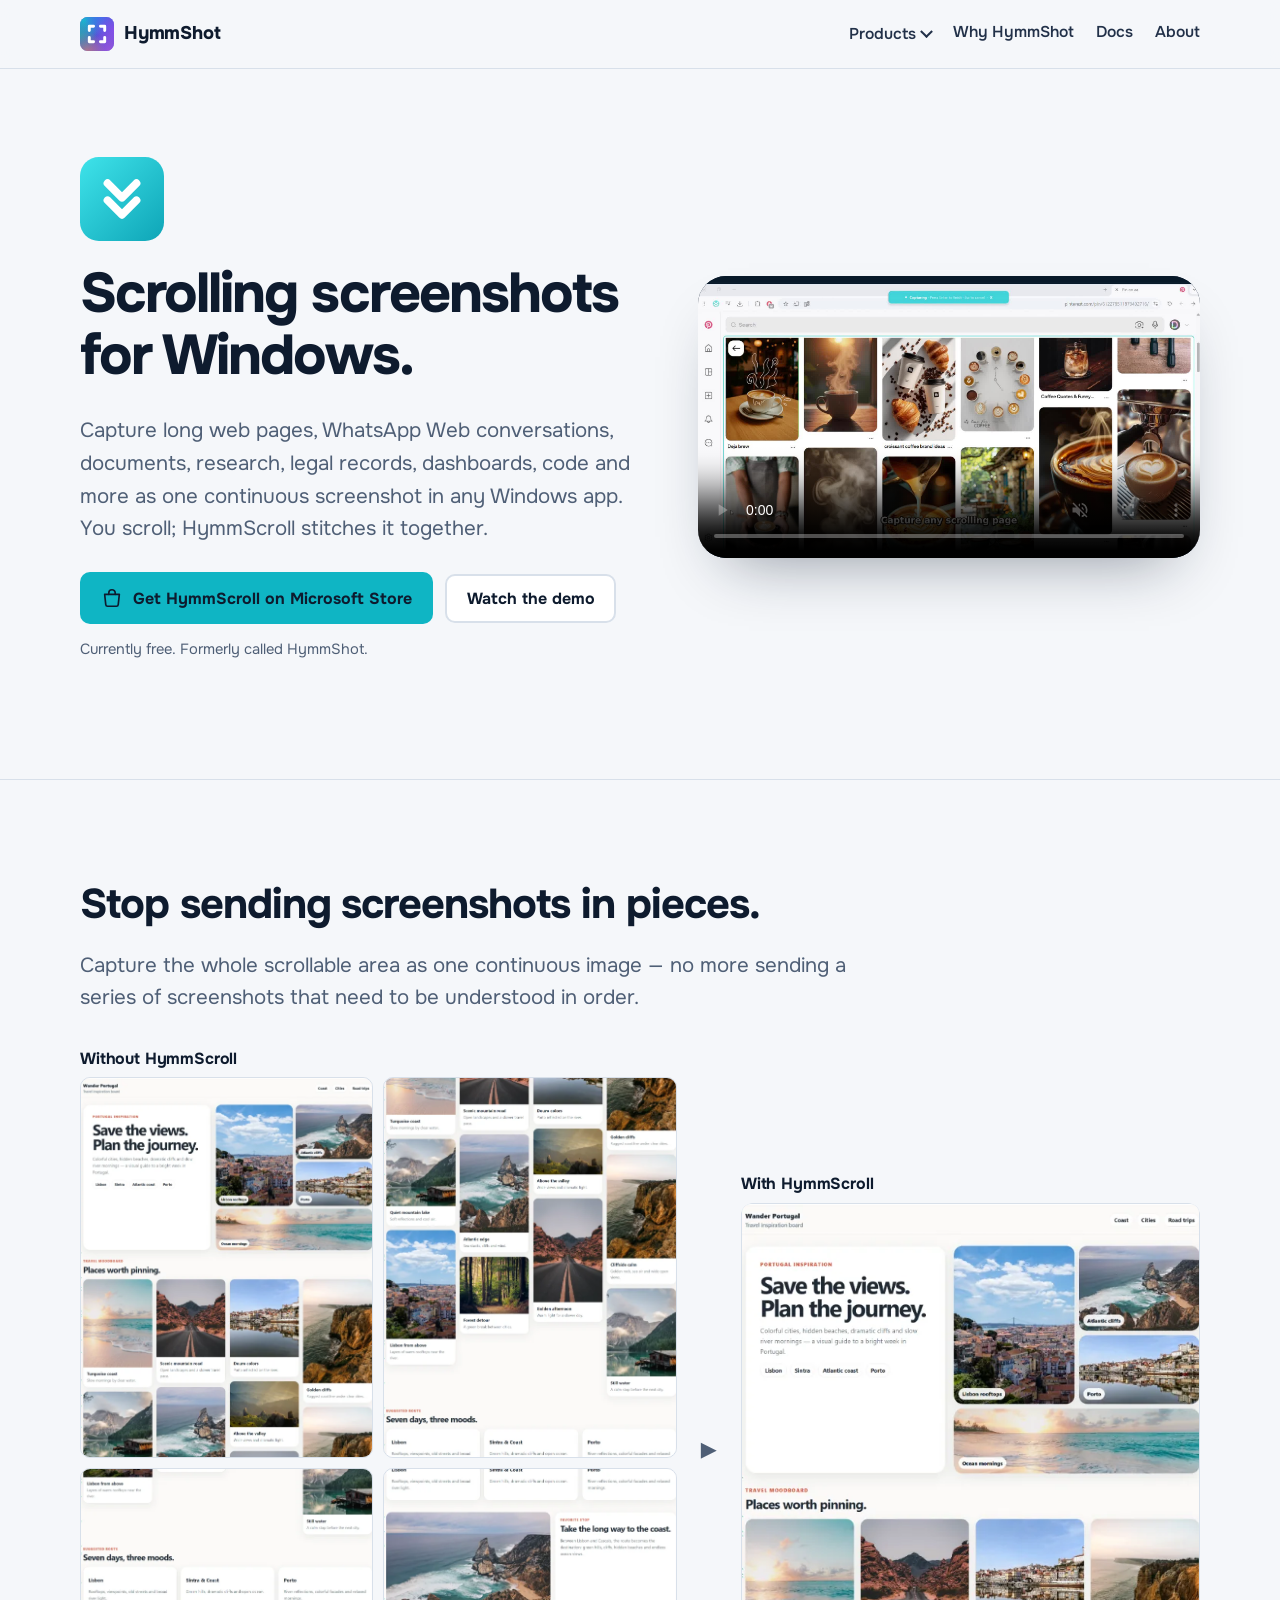
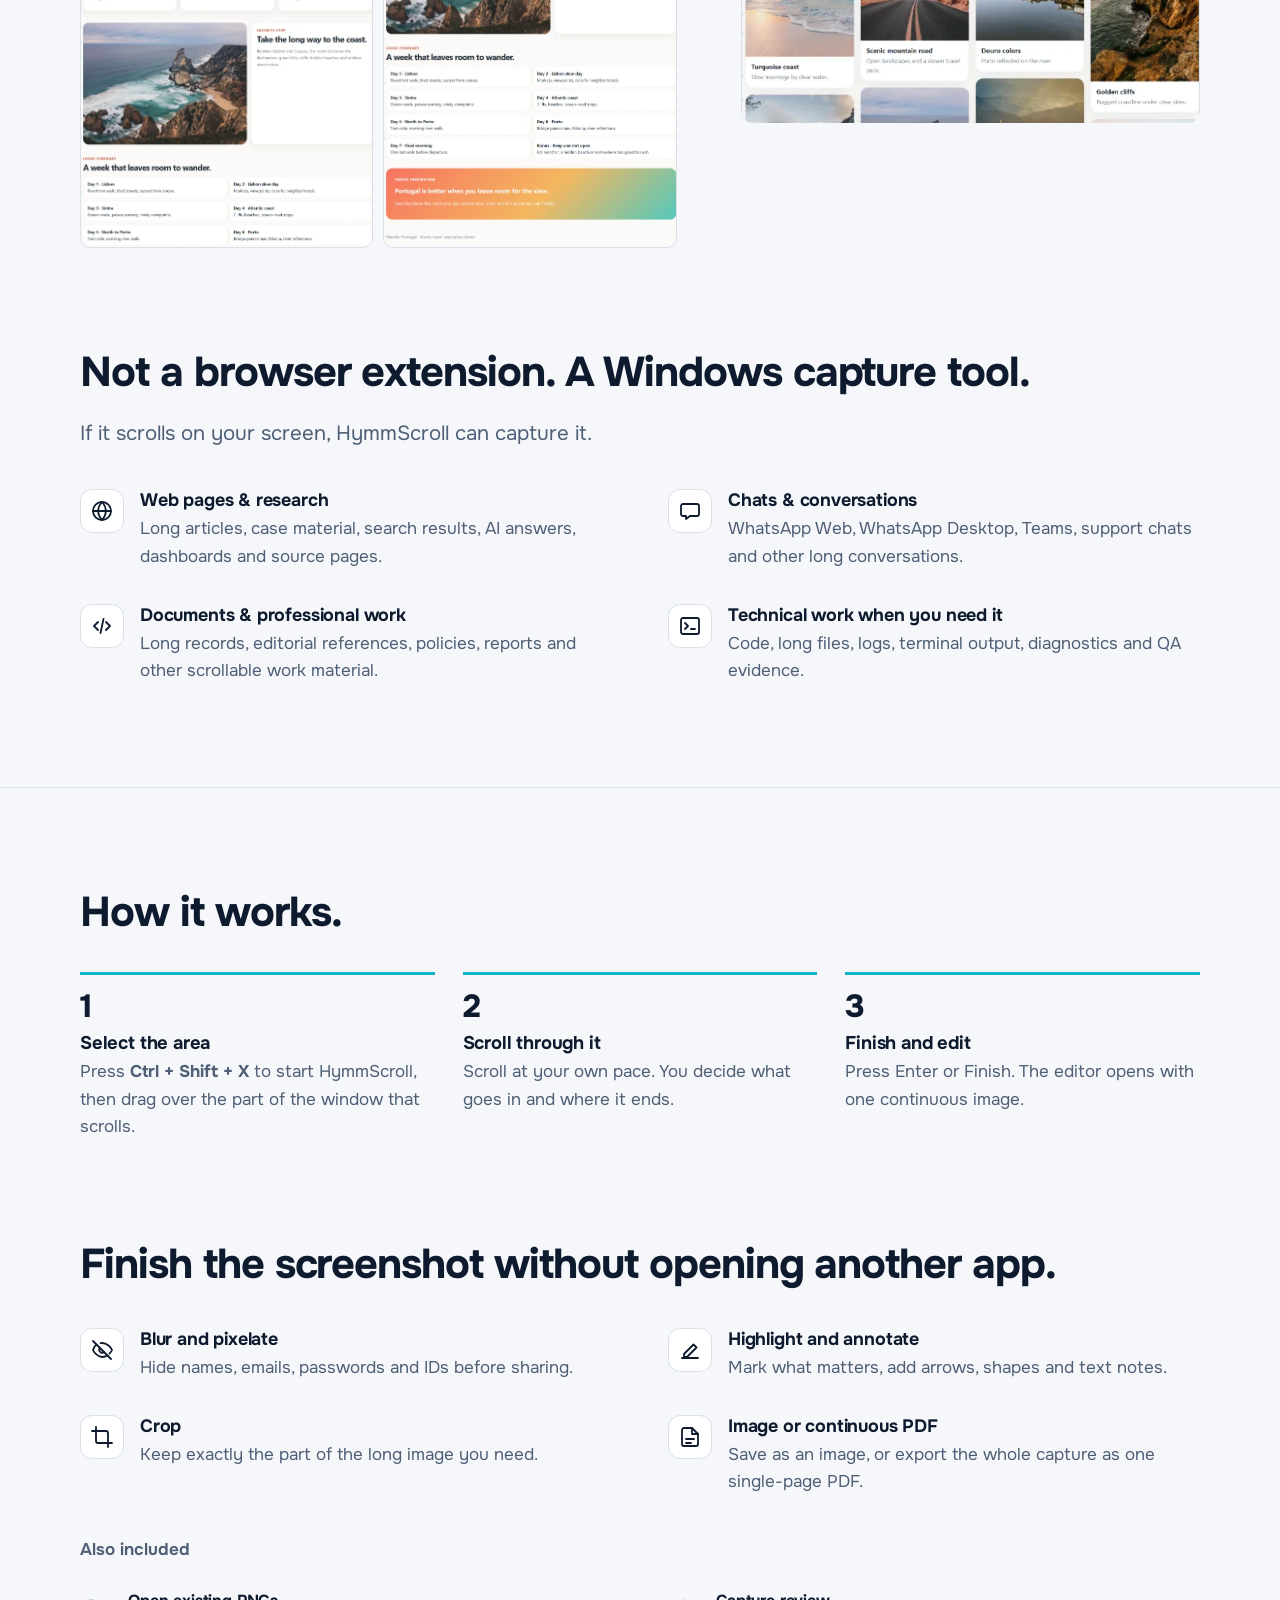
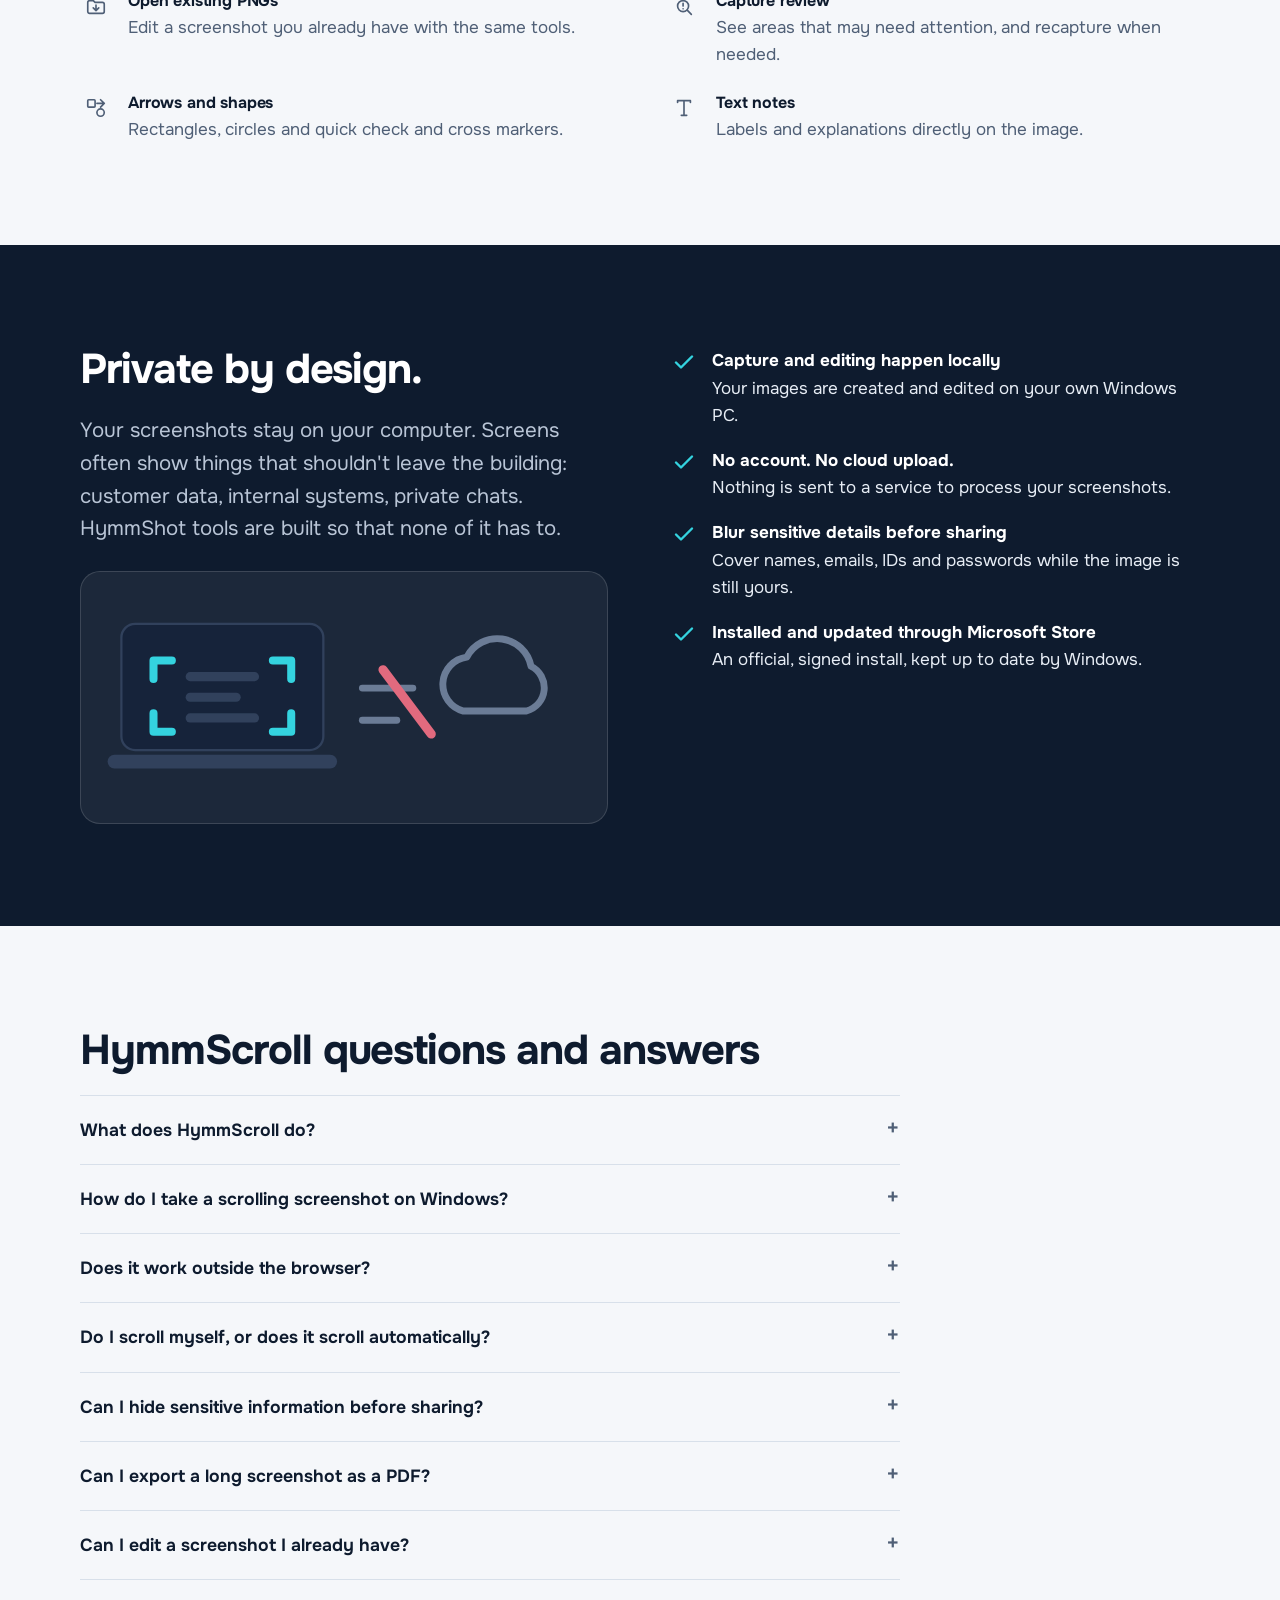
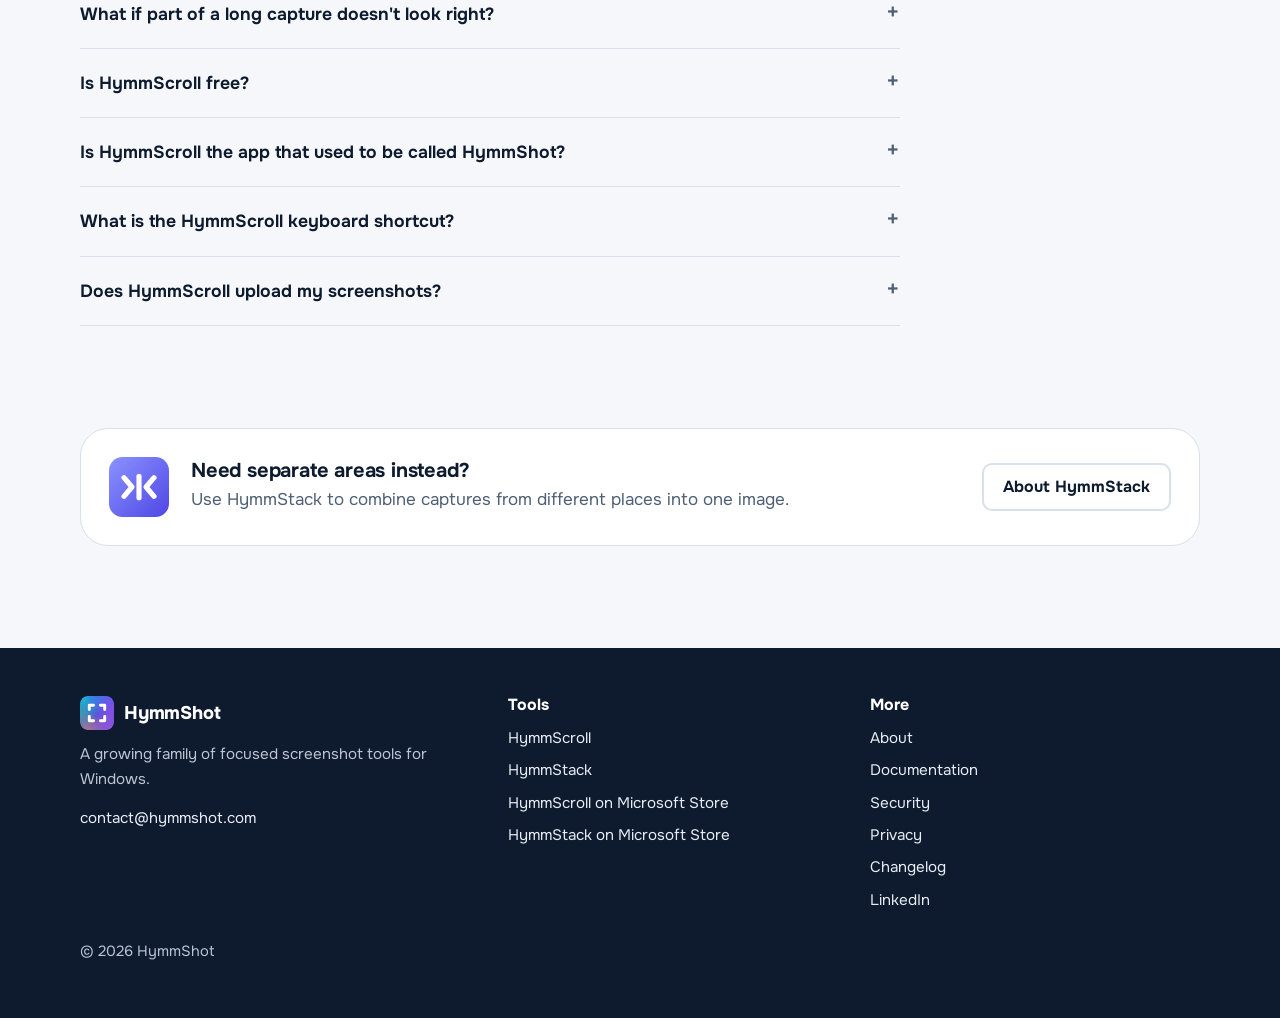
==== commit 5793b616: "Document keyboard shortcuts in hymmscroll/index.html" ====
--- a/hymmscroll/index.html
+++ b/hymmscroll/index.html
@@ -68,7 +68,7 @@
    "name": "How do I take a scrolling screenshot on Windows?",
    "acceptedAnswer": {
     "@type": "Answer",
-    "text": "Windows' built-in Snipping Tool only captures what's visible on screen. With HymmScroll: start a capture, drag to select the scrollable area, scroll through the content at your own pace, and press Enter or Finish. You get one long image."
+    "text": "Windows' built-in Snipping Tool only captures what's visible on screen. With HymmScroll: press Ctrl + Shift + X to start a capture, drag to select the scrollable area, scroll through the content at your own pace, and press Enter or Finish. You get one long image."
    }
   },
   {
@@ -117,6 +117,14 @@
    "acceptedAnswer": {
     "@type": "Answer",
     "text": "HymmScroll can point out areas that may need attention. Move between them with Previous and Next, hide the markers when you're done, or choose Recapture."
+   }
+  },
+  {
+   "@type": "Question",
+   "name": "What is the HymmScroll keyboard shortcut?",
+   "acceptedAnswer": {
+    "@type": "Answer",
+    "text": "Press Ctrl + Shift + X to start a HymmScroll capture on Windows."
    }
   },
   {
@@ -229,7 +237,7 @@
 <section><div class="wrap">
 <h2>How it works.</h2>
 <ol class="steps scroll">
-<li><h3>Select the area</h3><p>Start a capture and drag over the part of the window that scrolls.</p></li>
+<li><h3>Select the area</h3><p>Press <strong>Ctrl + Shift + X</strong> to start HymmScroll, then drag over the part of the window that scrolls.</p></li>
 <li><h3>Scroll through it</h3><p>Scroll at your own pace. You decide what goes in and where it ends.</p></li>
 <li><h3>Finish and edit</h3><p>Press Enter or Finish. The editor opens with one continuous image.</p></li>
 </ol></div></section>
@@ -256,7 +264,7 @@
 <li><svg viewBox="0 0 24 24" fill="none" stroke="#34d3df" stroke-width="2.4" stroke-linecap="round" stroke-linejoin="round" aria-hidden="true"><path d="M4 12.5l5 5L20 6.5"/></svg><div><strong>Blur sensitive details before sharing</strong>Cover names, emails, IDs and passwords while the image is still yours.</div></li>
 <li><svg viewBox="0 0 24 24" fill="none" stroke="#34d3df" stroke-width="2.4" stroke-linecap="round" stroke-linejoin="round" aria-hidden="true"><path d="M4 12.5l5 5L20 6.5"/></svg><div><strong>Installed and updated through Microsoft Store</strong>An official, signed install, kept up to date by Windows.</div></li>
 </ul></div></section>
-<section id="faq"><div class="wrap"><h2>HymmScroll questions and answers</h2><div class="faq"><details><summary>What does HymmScroll do?</summary><div class="answer"><p>HymmScroll captures content that is longer than your screen as one continuous screenshot. You select an area, scroll through it, and HymmScroll joins everything into a single image that you can edit, protect and export.</p></div></details><details><summary>How do I take a scrolling screenshot on Windows?</summary><div class="answer"><p>Windows' built-in Snipping Tool only captures what's visible on screen. With HymmScroll: start a capture, drag to select the scrollable area, scroll through the content at your own pace, and press Enter or Finish. You get one long image.</p></div></details><details><summary>Does it work outside the browser?</summary><div class="answer"><p>Yes. HymmScroll works like a regular screenshot: if you can see it on screen, you can capture it. That includes websites, chat apps like WhatsApp Desktop and Teams, IDEs, Terminal and CMD, logs, documents and any other Windows app.</p></div></details><details><summary>Do I scroll myself, or does it scroll automatically?</summary><div class="answer"><p>You scroll yourself. That keeps you in control: you decide exactly what goes into the capture and where it ends, and it works even in apps where automatic scrolling tends to fail.</p></div></details><details><summary>Can I hide sensitive information before sharing?</summary><div class="answer"><p>Yes. Use pixelation or blur on names, email addresses, passwords, IDs and any other private details before you save or share the image.</p></div></details><details><summary>Can I export a long screenshot as a PDF?</summary><div class="answer"><p>Yes. HymmScroll can export the result as one continuous, single-page PDF, or save it as an image.</p></div></details><details><summary>Can I edit a screenshot I already have?</summary><div class="answer"><p>Yes. Open an existing PNG in HymmScroll and use the same editor: crop, blur, highlight, draw, add arrows, shapes and text, then export.</p></div></details><details><summary>What if part of a long capture doesn&#x27;t look right?</summary><div class="answer"><p>HymmScroll can point out areas that may need attention. Move between them with Previous and Next, hide the markers when you're done, or choose Recapture.</p></div></details><details><summary>Is HymmScroll free?</summary><div class="answer"><p>Yes. HymmScroll is currently free.</p></div></details><details><summary>Is HymmScroll the app that used to be called HymmShot?</summary><div class="answer"><p>Yes. The original scrolling screenshot app is now called HymmScroll. HymmShot is now the name of the full product family. Same app, same features, new name.</p></div></details><details><summary>Does HymmScroll upload my screenshots?</summary><div class="answer"><p>No. Capturing and editing happen locally on your Windows PC.</p></div></details></div></div></section>
+<section id="faq"><div class="wrap"><h2>HymmScroll questions and answers</h2><div class="faq"><details><summary>What does HymmScroll do?</summary><div class="answer"><p>HymmScroll captures content that is longer than your screen as one continuous screenshot. You select an area, scroll through it, and HymmScroll joins everything into a single image that you can edit, protect and export.</p></div></details><details><summary>How do I take a scrolling screenshot on Windows?</summary><div class="answer"><p>Windows' built-in Snipping Tool only captures what's visible on screen. With HymmScroll: start a capture, drag to select the scrollable area, scroll through the content at your own pace, and press Enter or Finish. You get one long image.</p></div></details><details><summary>Does it work outside the browser?</summary><div class="answer"><p>Yes. HymmScroll works like a regular screenshot: if you can see it on screen, you can capture it. That includes websites, chat apps like WhatsApp Desktop and Teams, IDEs, Terminal and CMD, logs, documents and any other Windows app.</p></div></details><details><summary>Do I scroll myself, or does it scroll automatically?</summary><div class="answer"><p>You scroll yourself. That keeps you in control: you decide exactly what goes into the capture and where it ends, and it works even in apps where automatic scrolling tends to fail.</p></div></details><details><summary>Can I hide sensitive information before sharing?</summary><div class="answer"><p>Yes. Use pixelation or blur on names, email addresses, passwords, IDs and any other private details before you save or share the image.</p></div></details><details><summary>Can I export a long screenshot as a PDF?</summary><div class="answer"><p>Yes. HymmScroll can export the result as one continuous, single-page PDF, or save it as an image.</p></div></details><details><summary>Can I edit a screenshot I already have?</summary><div class="answer"><p>Yes. Open an existing PNG in HymmScroll and use the same editor: crop, blur, highlight, draw, add arrows, shapes and text, then export.</p></div></details><details><summary>What if part of a long capture doesn&#x27;t look right?</summary><div class="answer"><p>HymmScroll can point out areas that may need attention. Move between them with Previous and Next, hide the markers when you're done, or choose Recapture.</p></div></details><details><summary>Is HymmScroll free?</summary><div class="answer"><p>Yes. HymmScroll is currently free.</p></div></details><details><summary>Is HymmScroll the app that used to be called HymmShot?</summary><div class="answer"><p>Yes. The original scrolling screenshot app is now called HymmScroll. HymmShot is now the name of the full product family. Same app, same features, new name.</p></div></details><details><summary>What is the HymmScroll keyboard shortcut?</summary><div class="answer"><p>Press <strong>Ctrl + Shift + X</strong> to start a HymmScroll capture on Windows.</p></div></details><details><summary>Does HymmScroll upload my screenshots?</summary><div class="answer"><p>No. Capturing and editing happen locally on your Windows PC.</p></div></details></div></div></section>
 <section style="padding-top:0"><div class="wrap"><div class="cross"><svg viewBox="0 0 512 512" aria-hidden="true"><defs><linearGradient id="gkx" x1="0" y1="0" x2="1" y2="1"><stop offset="0" stop-color="#8B93FF"/><stop offset="1" stop-color="#4F46E5"/></linearGradient></defs><rect width="512" height="512" rx="115" fill="url(#gkx)"/><g fill="none" stroke="#fff" stroke-width="44" stroke-linecap="round" stroke-linejoin="round"><path d="M128 176L196 256L128 336"/><path d="M384 176L316 256L384 336"/><path d="M256 164V348"/></g></svg><div><h3>Need separate areas instead?</h3><p>Use HymmStack to combine captures from different places into one image.</p></div><a class="btn btn-ghost" href="../hymmstack/index.html">About HymmStack</a></div></div></section>
 </main>
 <footer class="site-foot"><div class="wrap">
